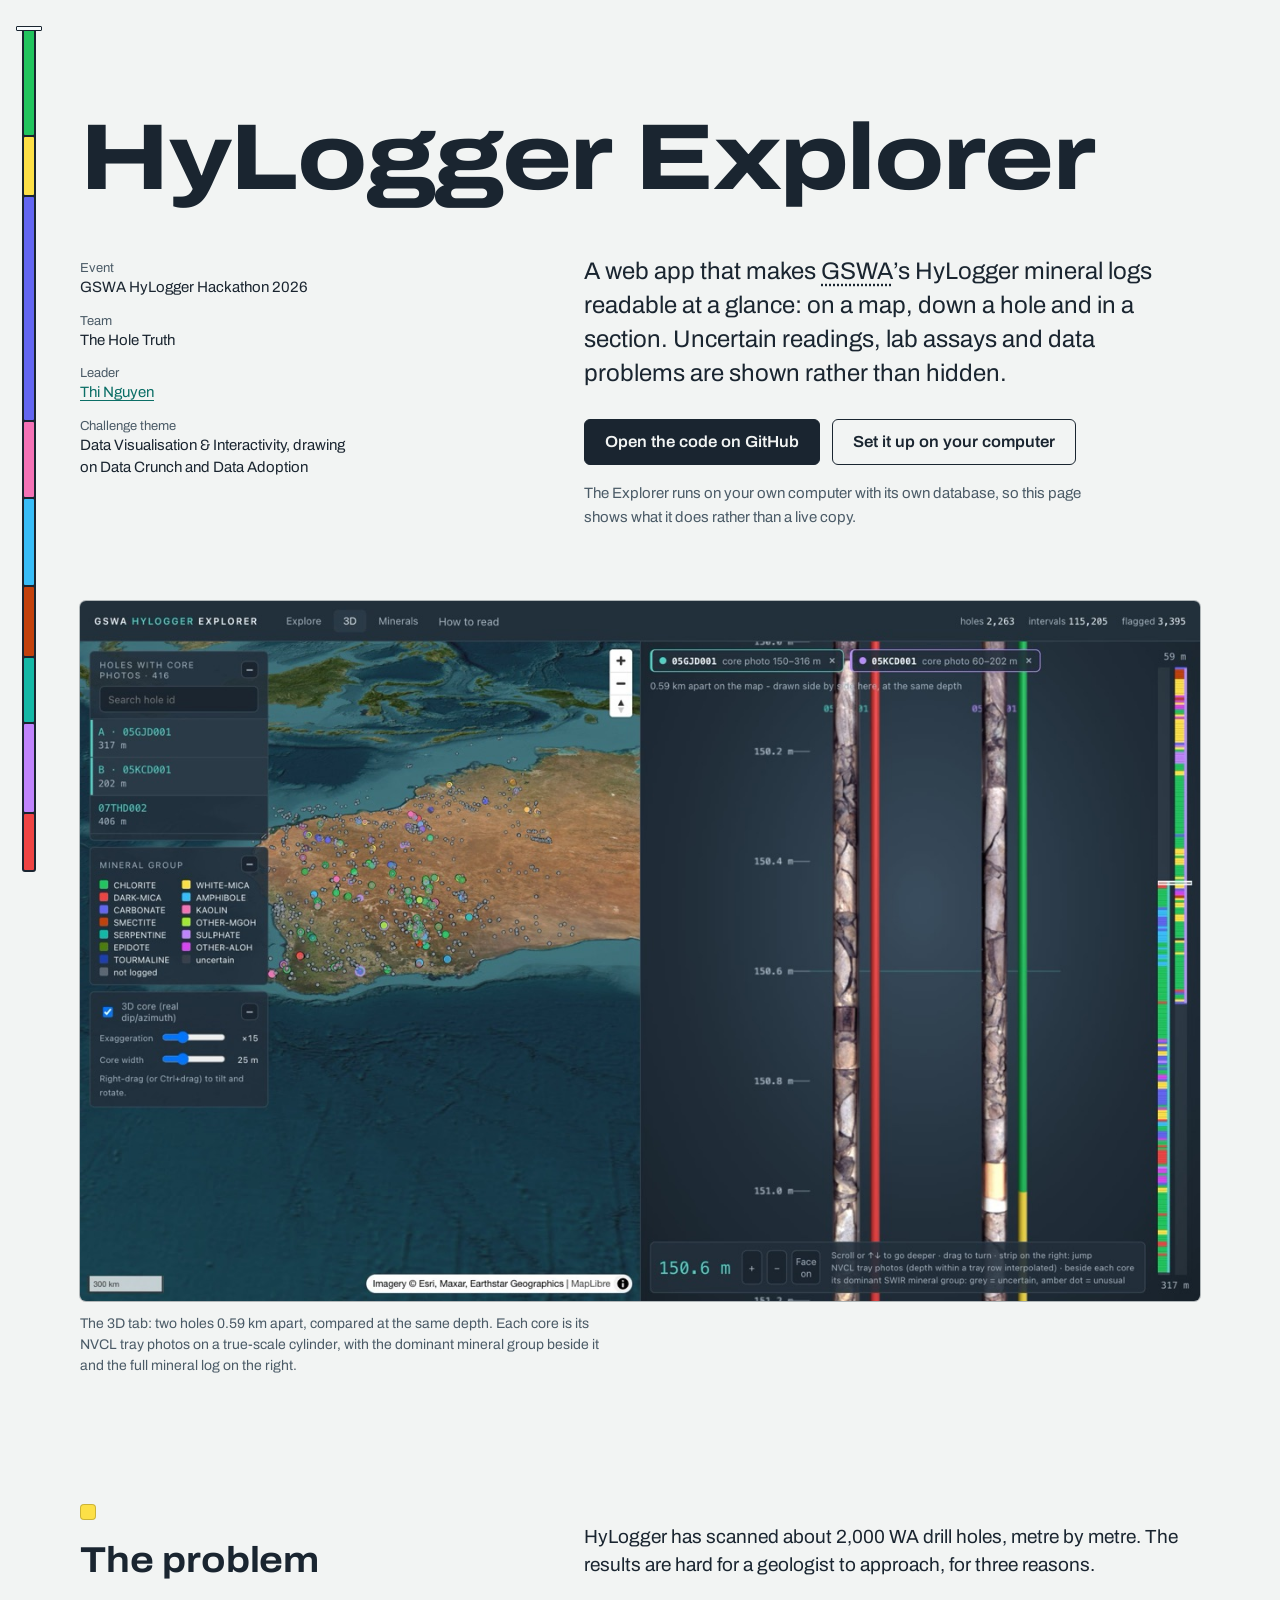
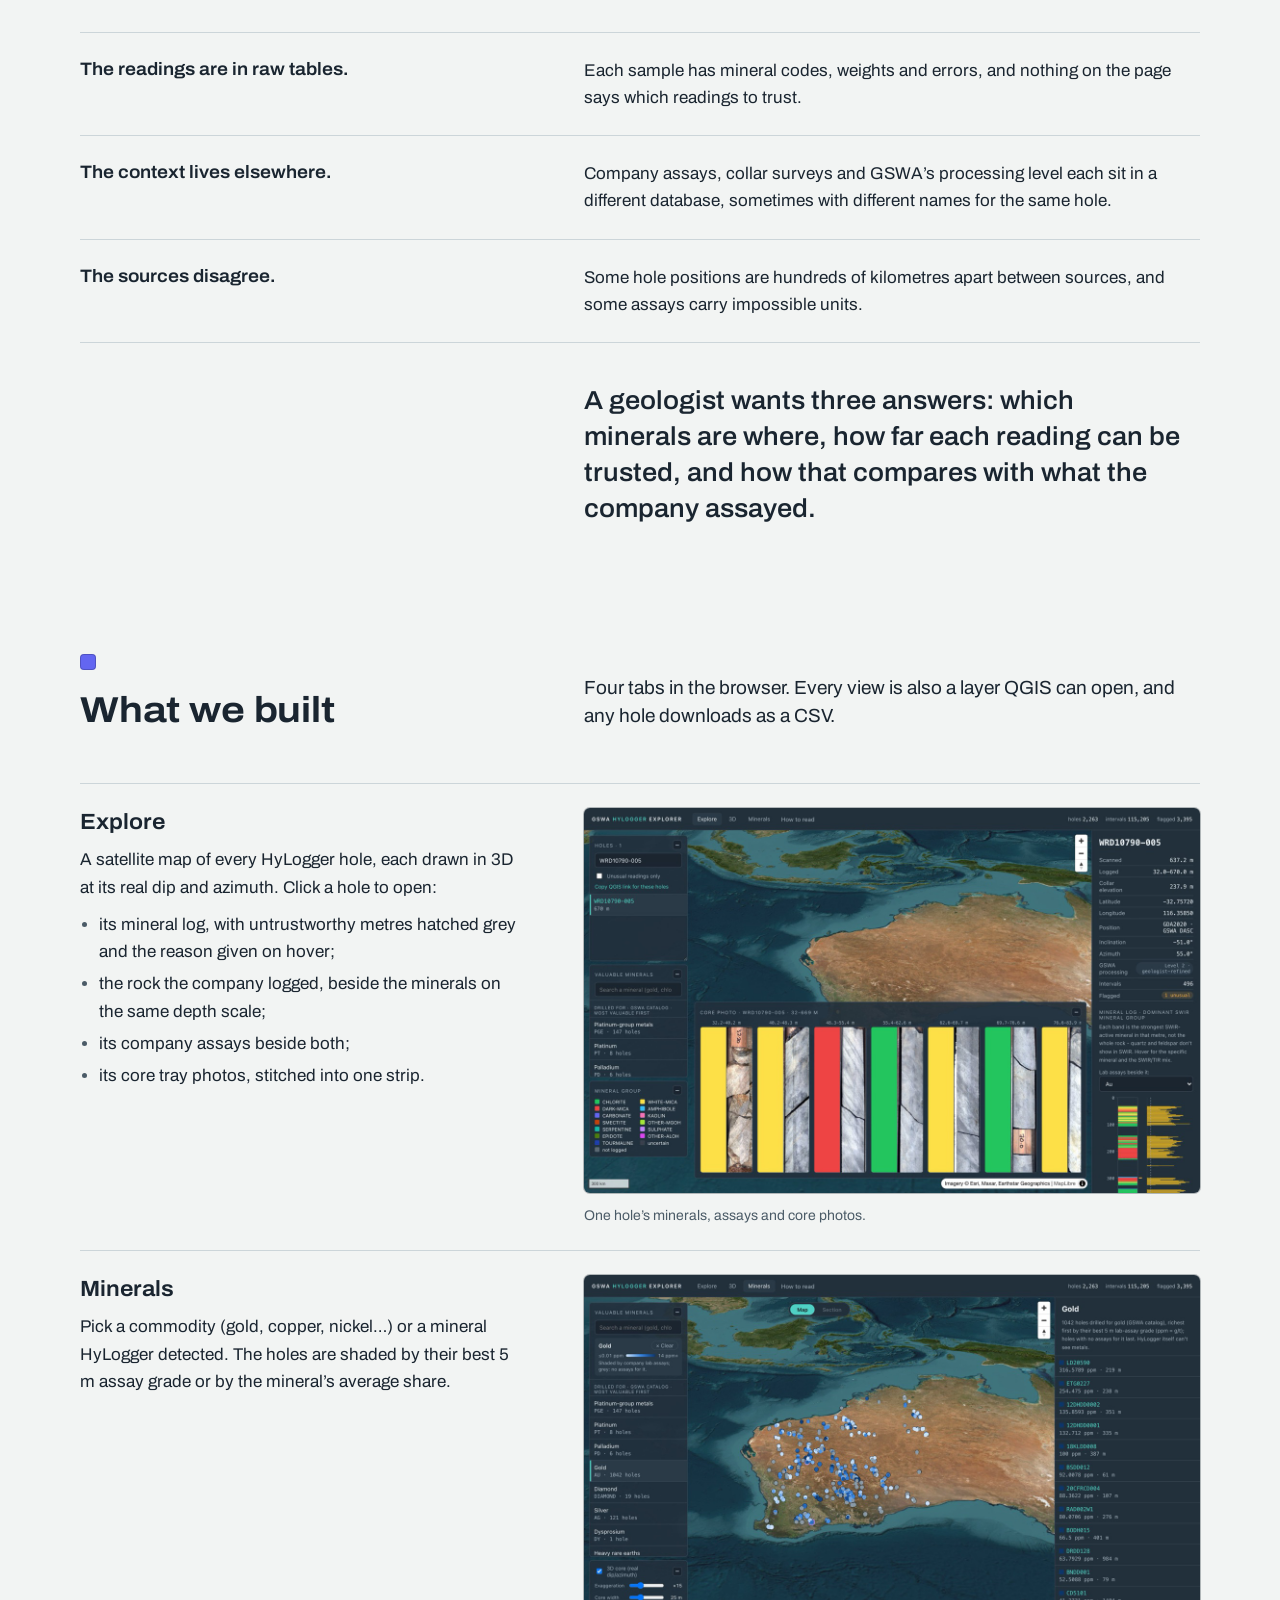
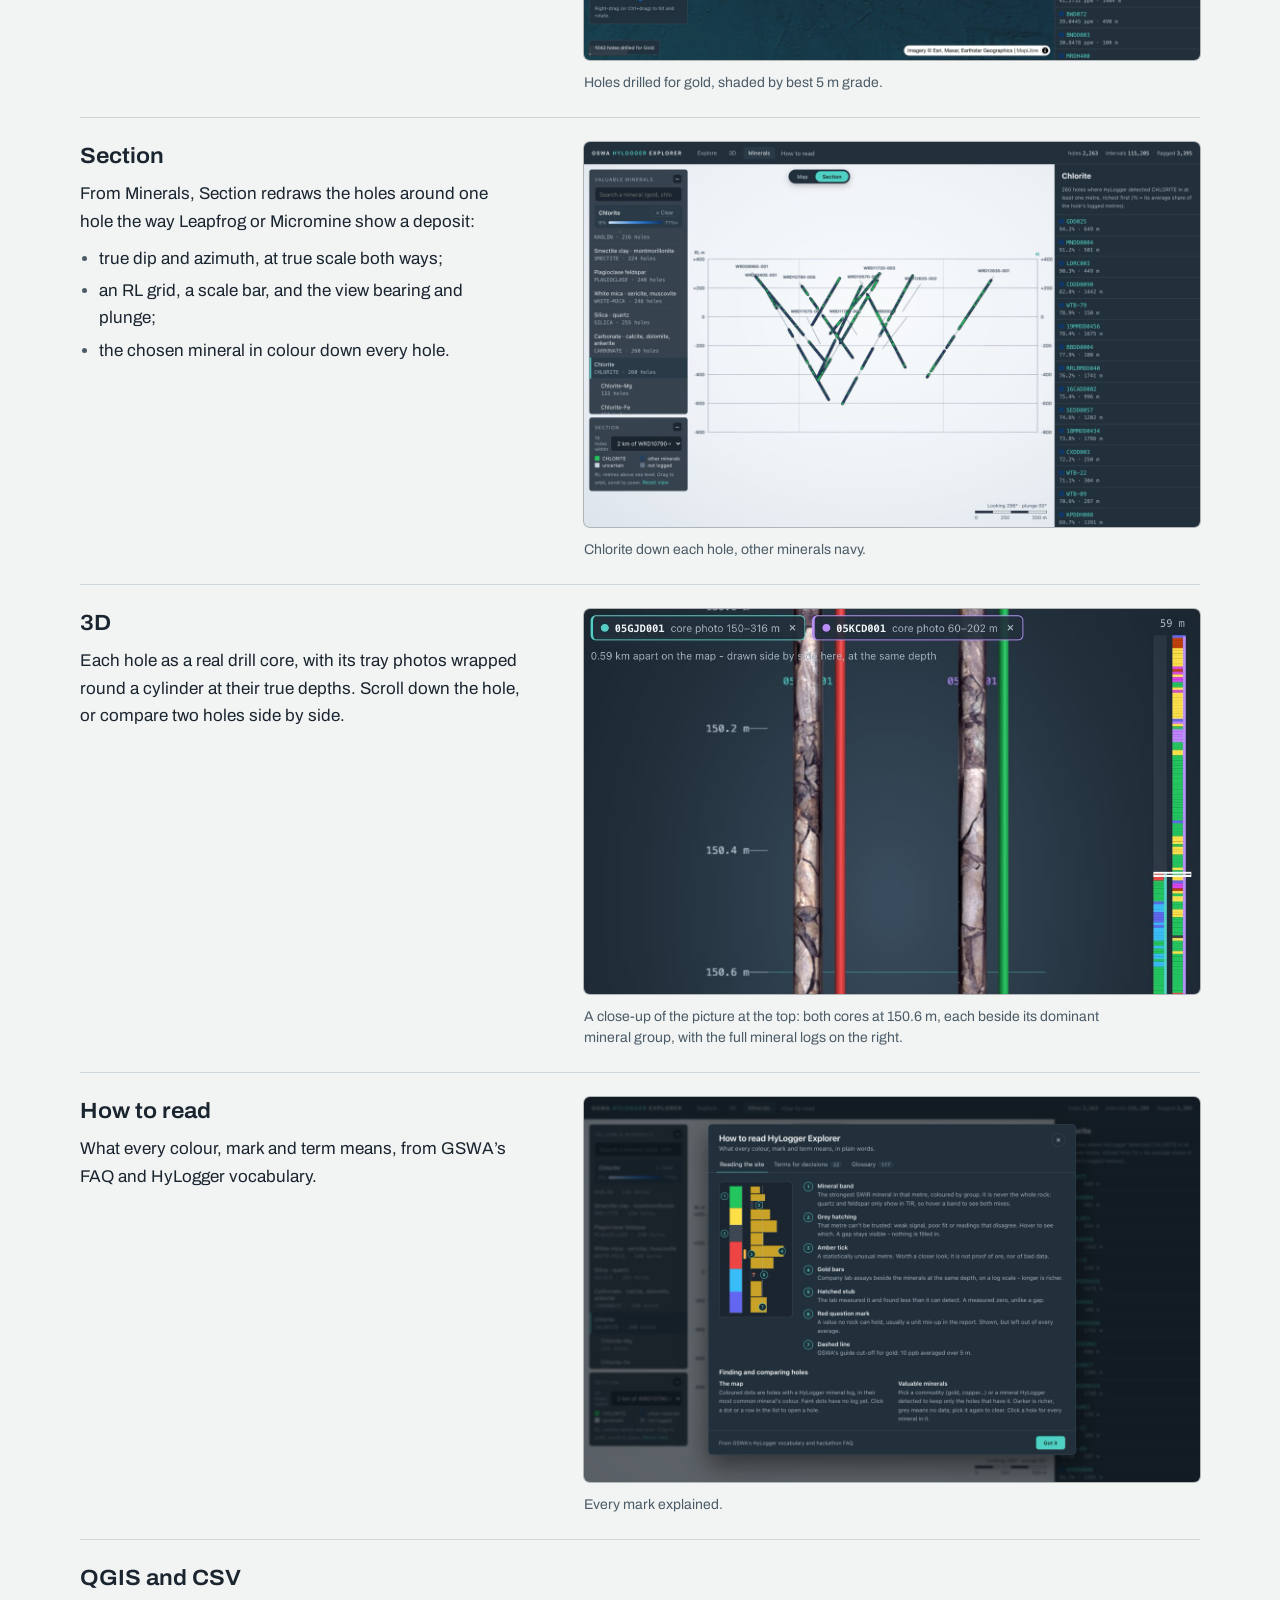
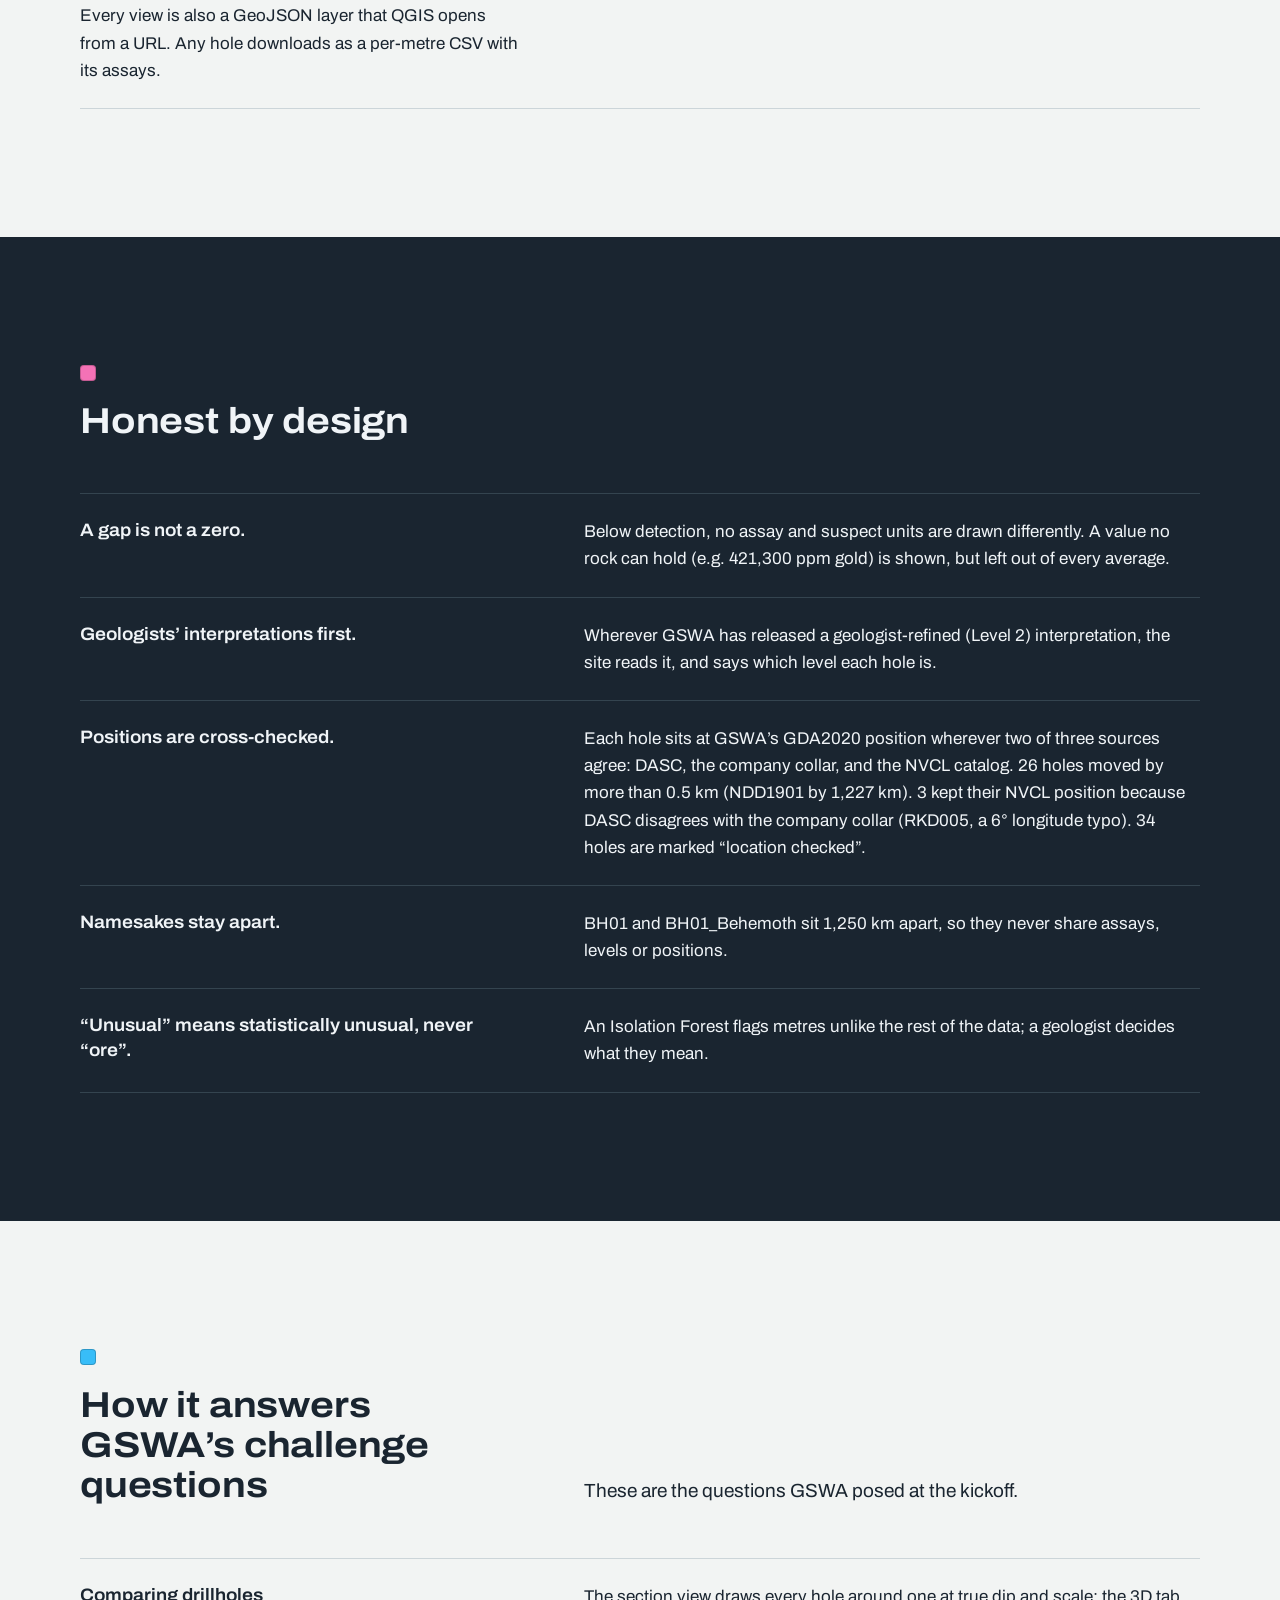
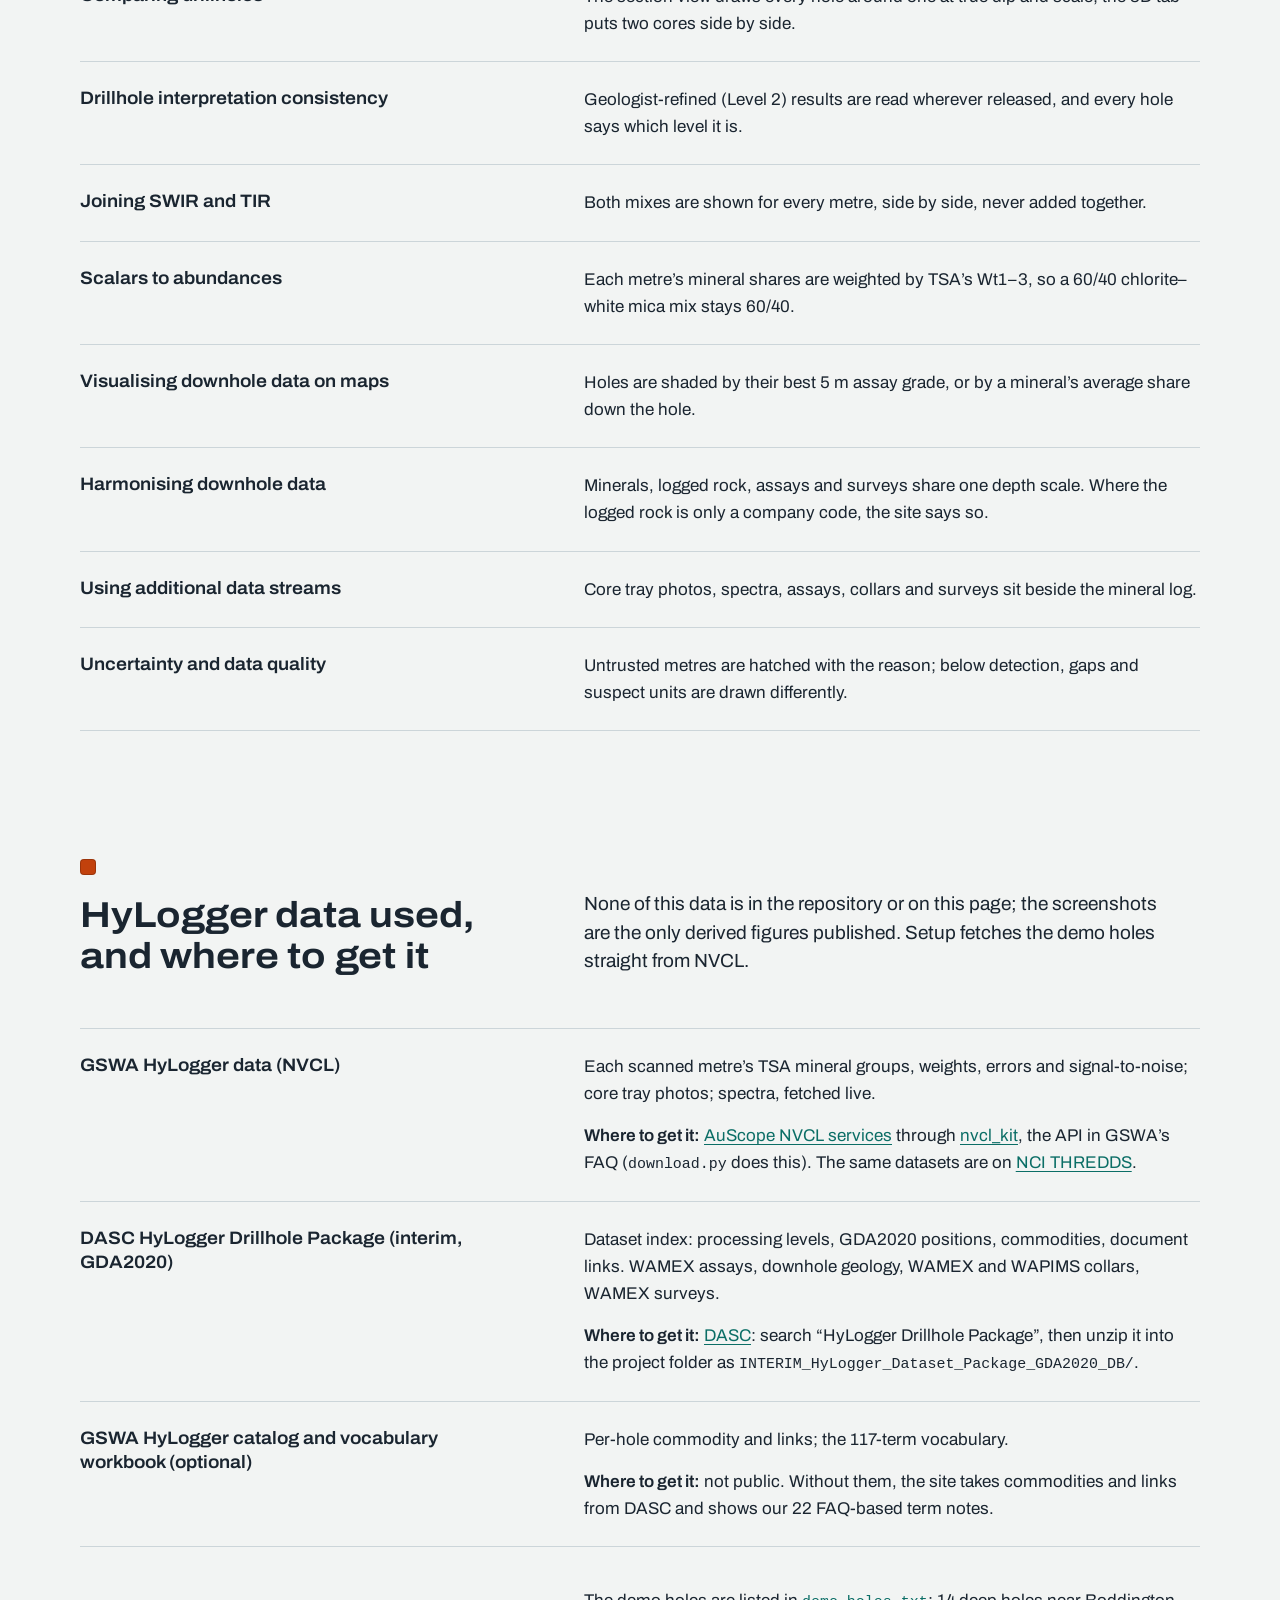
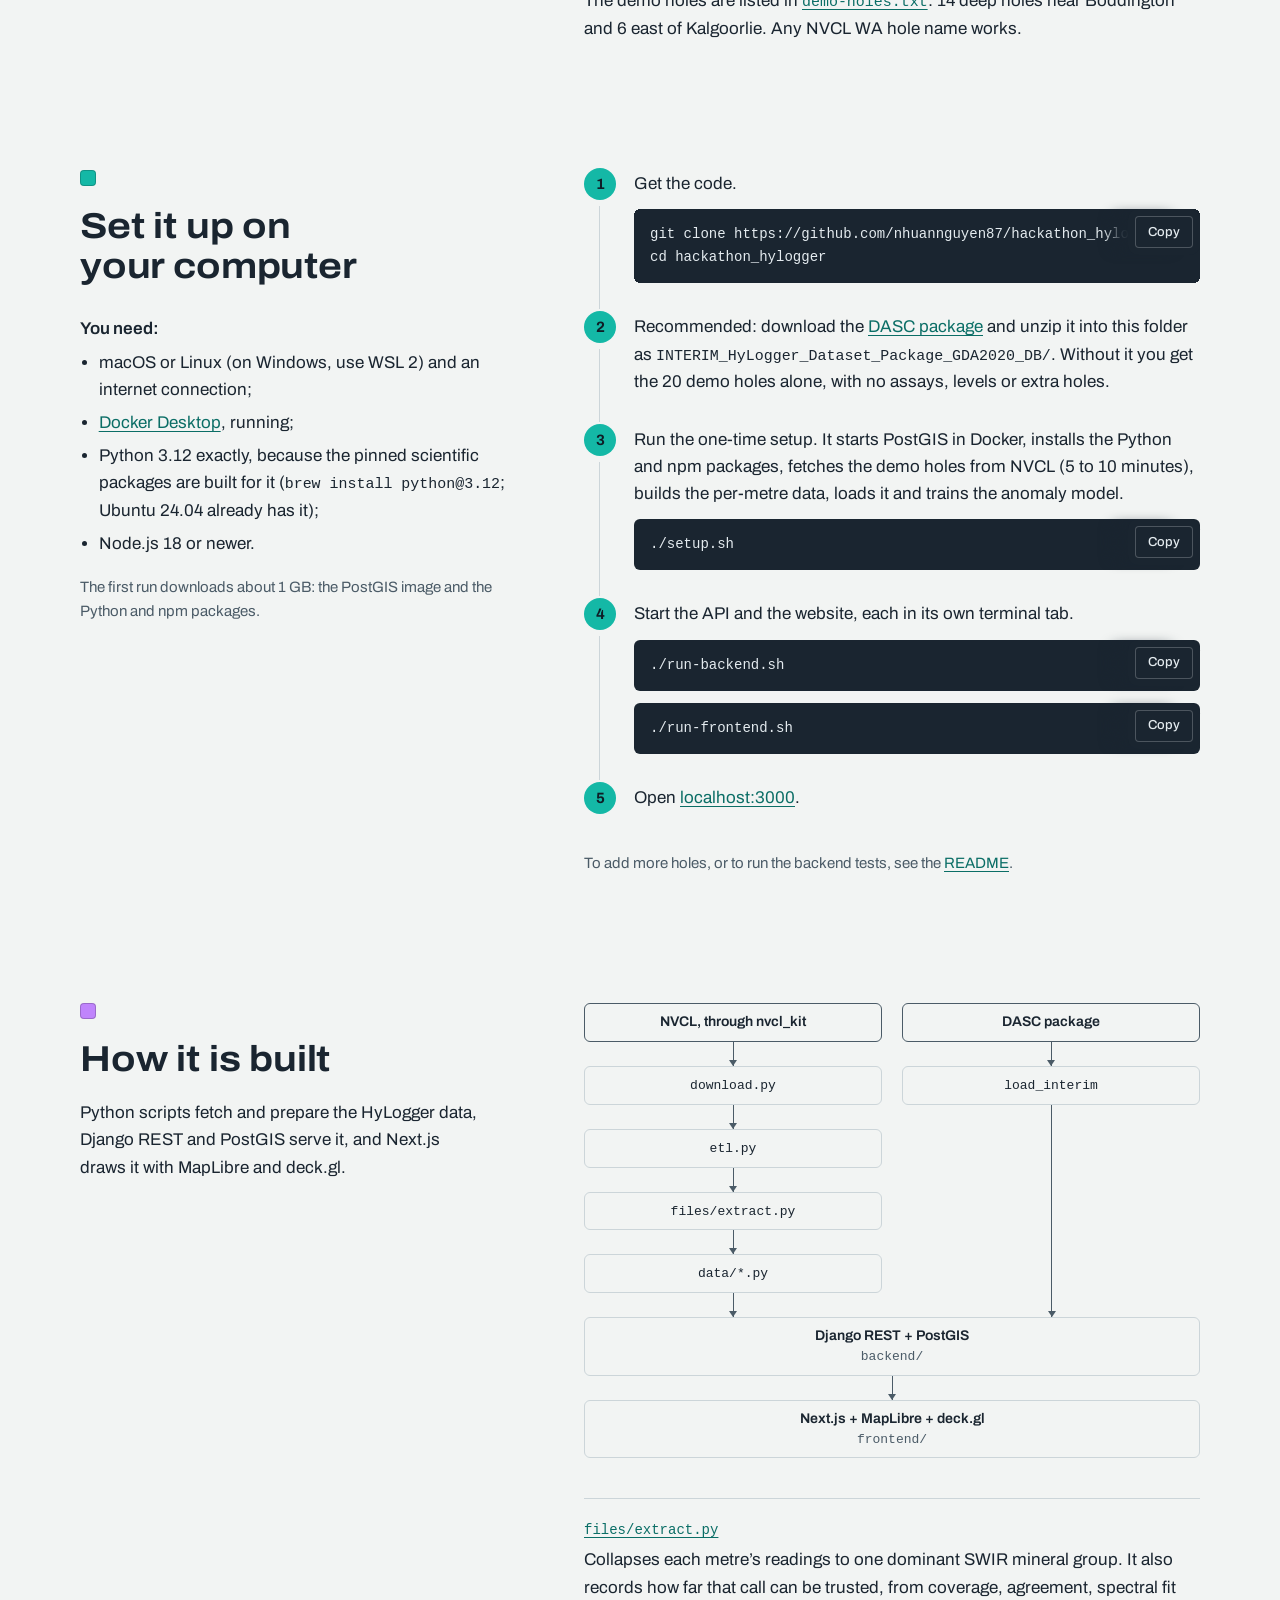
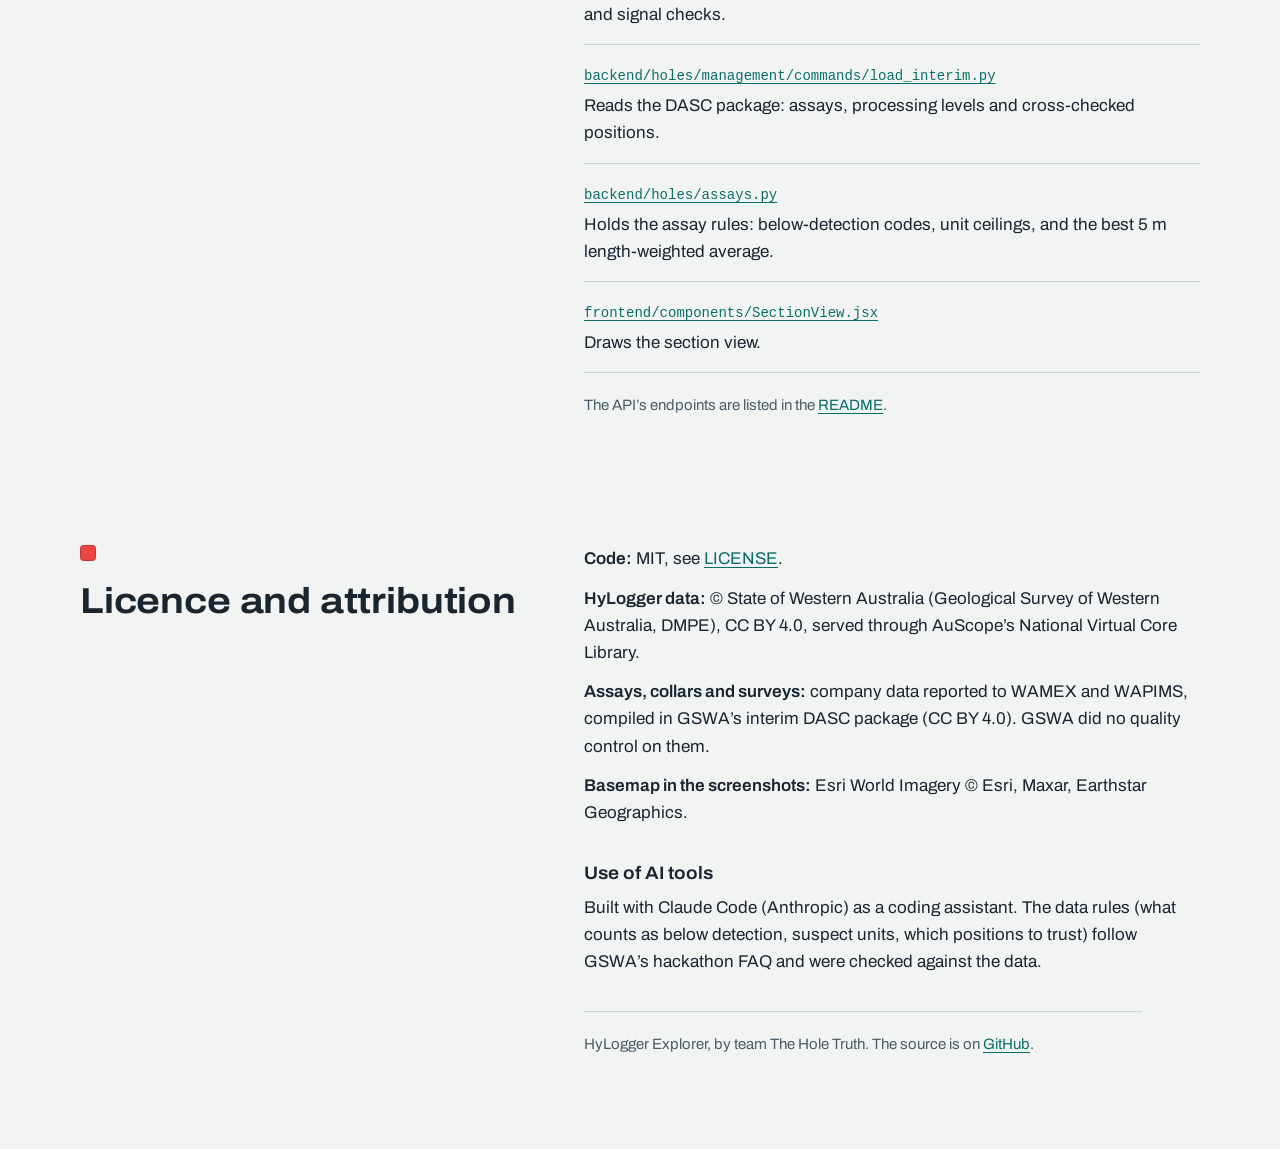
==== index.html @ 6f8c3e23 "GitHub Pages: a project page for HyLogger Explorer A static overview of the app: what it does, the f" ====
<!doctype html>
<html lang="en-AU">
<head>
<meta charset="utf-8">
<meta name="viewport" content="width=device-width, initial-scale=1">
<title>HyLogger Explorer: GSWA HyLogger Hackathon 2026</title>
<meta name="description" content="A web app that makes GSWA’s HyLogger mineral logs readable at a glance: on a map, down a hole and in a section. Built by team The Hole Truth for the GSWA HyLogger Hackathon 2026.">
<meta name="color-scheme" content="light dark">
<meta name="theme-color" media="(prefers-color-scheme: light)" content="#f2f4f3">
<meta name="theme-color" media="(prefers-color-scheme: dark)" content="#1a2530">
<link rel="canonical" href="https://nhuannguyen87.github.io/hackathon_hylogger/">
<meta property="og:type" content="website">
<meta property="og:site_name" content="HyLogger Explorer">
<meta property="og:title" content="HyLogger Explorer">
<meta property="og:description" content="GSWA’s HyLogger mineral logs, readable at a glance: on a map, down a hole and in a section. GSWA HyLogger Hackathon 2026, team The Hole Truth.">
<meta property="og:url" content="https://nhuannguyen87.github.io/hackathon_hylogger/">
<meta property="og:image" content="https://nhuannguyen87.github.io/hackathon_hylogger/screenshots/og.jpg">
<meta property="og:image:width" content="1200">
<meta property="og:image:height" content="630">
<meta property="og:image:alt" content="HyLogger Explorer’s 3D tab: two drill cores compared at the same depth, beside a map of Western Australia’s HyLogger holes">
<meta name="twitter:card" content="summary_large_image">
<link rel="icon" href="data:image/svg+xml,%3Csvg xmlns='http://www.w3.org/2000/svg' viewBox='0 0 32 32'%3E%3Crect width='32' height='32' rx='7' fill='%231a2530'/%3E%3Crect x='12' y='4' width='8' height='8' fill='%2322c55e'/%3E%3Crect x='12' y='13' width='8' height='5' fill='%23fde047'/%3E%3Crect x='12' y='19' width='8' height='3' fill='%236366f1'/%3E%3Crect x='12' y='23' width='8' height='5' fill='%23f472b6'/%3E%3C/svg%3E">
<link rel="preconnect" href="https://fonts.googleapis.com">
<link rel="preconnect" href="https://fonts.gstatic.com" crossorigin>
<link rel="stylesheet" href="https://fonts.googleapis.com/css2?family=Archivo:wdth,wght@62..125,100..900&amp;display=swap">
<style>
/* Tokens: the app's own slate and teal; mineral-group colours mark the sections */
:root {
  --paper: #f2f4f3;
  --ink: #1a2530;
  --ink-2: #4b5b67;
  --rule: #ccd5d9;
  --accent: #0b6e66;
  --solid: #1a2530;
  --on-solid: #f2f4f3;
  --band: #1a2530;
  --band-ink: #f0f4f7;
  --band-ink-2: #a9b8c3;
  --band-rule: #34444f;
  --band-accent: #4fd1c5;
  --code: #1a2530;
  --code-ink: #e4ebef;
  --track: #1a2530;
  --edge: rgba(26, 37, 48, .3);
  --sans: "Archivo", -apple-system, BlinkMacSystemFont, "Segoe UI", system-ui, sans-serif;
  --mono: ui-monospace, "SF Mono", Menlo, Consolas, monospace;
  --gutter: clamp(16px, 4vw, 40px);
  --rail: 0px;
  --cols: minmax(0, 5fr) minmax(0, 7fr);
  --gap: clamp(28px, 5vw, 72px);
  color-scheme: light;
}
@media (prefers-color-scheme: dark) {
  :root {
    --paper: #1a2530;
    --ink: #f0f4f7;
    --ink-2: #a3b3bf;
    --rule: #34444f;
    --accent: #4fd1c5;
    --solid: #4fd1c5;
    --on-solid: #10202a;
    --band: #22303c;
    --band-rule: #3d4d5a;
    --code: #111a21;
    --track: #0e161c;
    --edge: #3a4a58;
    color-scheme: dark;
  }
}
@media (min-width: 1024px) { :root { --rail: 40px; } }
@media (max-width: 760px) { :root { --cols: minmax(0, 1fr); } }

/* Base */
*, *::before, *::after { box-sizing: border-box; }
html { -webkit-text-size-adjust: 100%; text-size-adjust: 100%; scroll-padding-top: 16px; }
@media (prefers-reduced-motion: no-preference) { html { scroll-behavior: smooth; } }
body {
  margin: 0;
  background: var(--paper);
  color: var(--ink);
  font-family: var(--sans);
  font-size: 1.0625rem;
  line-height: 1.6;
  font-kerning: normal;
  -webkit-font-smoothing: antialiased;
  text-rendering: optimizeLegibility;
}
h1, h2, h3, p, ul, ol, dl, dd, figure { margin: 0; }
h1, h2, h3 { font-family: var(--sans); color: inherit; }
h1 {
  font-size: clamp(2.75rem, 1.2rem + 5.8vw, 6rem);
  font-weight: 760;
  font-stretch: 122%;
  line-height: .94;
  letter-spacing: -.015em;
  text-wrap: balance;
}
h2 {
  font-size: clamp(1.625rem, 1.2rem + 1.5vw, 2.25rem);
  font-weight: 680;
  font-stretch: 112%;
  line-height: 1.12;
  letter-spacing: -.005em;
  text-wrap: balance;
}
h3 { font-size: 1.25rem; font-weight: 640; font-stretch: 106%; line-height: 1.3; }
p + p { margin-top: .85em; }
a { color: var(--accent); text-decoration-thickness: 1px; text-underline-offset: .18em; }
a:hover { text-decoration-thickness: 2px; }
:focus-visible { outline: 2.5px solid var(--accent); outline-offset: 3px; border-radius: 3px; }
code { font-family: var(--mono); font-size: .88em; }
p code, li code, dd code { overflow-wrap: anywhere; }
abbr[title] { text-decoration: underline dotted; text-underline-offset: .2em; cursor: help; }
strong { font-weight: 620; }
img { max-width: 100%; height: auto; }
::selection { background: color-mix(in srgb, var(--accent) 28%, transparent); }

/* Layout: a two-column log sheet, label on the left and description on the right */
.wrap { width: min(100% - 2 * var(--gutter) - 2 * var(--rail), 1120px); margin-inline: auto; }
.split { display: grid; grid-template-columns: var(--cols); column-gap: var(--gap); }
.c2 { grid-column: 2; }
.small { font-size: .9375rem; color: var(--ink-2); }

.sec { padding-top: clamp(72px, 10vw, 128px); }
.sec-band {
  margin-top: clamp(72px, 10vw, 128px);
  padding-bottom: clamp(72px, 10vw, 128px);
  background: var(--band);
  color: var(--band-ink);
  --ink: var(--band-ink);
  --ink-2: var(--band-ink-2);
  --rule: var(--band-rule);
  --accent: var(--band-accent);
}
.sec h2::before {
  content: "";
  display: block;
  width: 16px;
  height: 16px;
  margin-bottom: 20px;
  border-radius: 4px;
  background: var(--c);
  box-shadow: inset 0 0 0 1px rgba(0, 0, 0, .2);
}
.head { row-gap: 16px; margin-bottom: clamp(32px, 5vw, 52px); align-items: end; }
.intro { font-size: 1.1875rem; line-height: 1.5; max-width: 54ch; }

.rows > .row { row-gap: 8px; padding-block: 24px; border-top: 1px solid var(--rule); }
.rows > .row:last-child { border-bottom: 1px solid var(--rule); }
.rows dt, .rows .row > h3 { font-size: 1.125rem; font-weight: 620; font-stretch: 106%; line-height: 1.35; }
.rows dd, .rows .row > div { max-width: 62ch; }
.after { margin-top: clamp(28px, 4vw, 40px); }
.after p { max-width: 62ch; }
.pull {
  font-size: clamp(1.25rem, 1rem + 1vw, 1.625rem);
  font-weight: 560;
  font-stretch: 104%;
  line-height: 1.38;
  text-wrap: pretty;
}

/* Hero */
.hero { padding-top: clamp(56px, 9vw, 120px); }
.hero h1 { margin-bottom: clamp(28px, 4vw, 52px); }
.hero-grid .lede { grid-column: 2; grid-row: 1; font-size: clamp(1.1875rem, 1rem + .75vw, 1.5rem); line-height: 1.42; text-wrap: pretty; }
.hero-grid .actions { grid-column: 2; grid-row: 2; display: flex; flex-wrap: wrap; gap: 12px; margin-top: 28px; }
.hero-grid .note { grid-column: 2; grid-row: 3; margin-top: 16px; max-width: 56ch; }
.hero-grid .meta { grid-column: 1; grid-row: 1 / span 3; align-self: start; padding-top: .35em; }
.meta div + div { margin-top: 14px; }
.meta dt { font-size: .8125rem; color: var(--ink-2); line-height: 1.3; }
.meta dd { font-size: .9375rem; line-height: 1.45; max-width: 30ch; }
.hero-shot { margin-top: clamp(40px, 6vw, 72px); }

.btn {
  display: inline-flex;
  align-items: center;
  min-height: 46px;
  padding: 0 20px;
  border: 1.5px solid var(--ink);
  border-radius: 6px;
  color: var(--ink);
  font-size: 1rem;
  font-weight: 600;
  font-stretch: 104%;
  line-height: 1.2;
  text-decoration: none;
}
.btn:hover { background: color-mix(in srgb, var(--ink) 8%, transparent); }
.btn-solid { background: var(--solid); border-color: var(--solid); color: var(--on-solid); }
.btn-solid:hover { background: color-mix(in srgb, var(--solid) 84%, var(--paper)); }

/* Screenshots */
.shot-link { display: block; border-radius: 6px; cursor: zoom-in; }
.shot img {
  display: block;
  width: 100%;
  height: auto;
  border-radius: 6px;
  background: #1a2530;
  box-shadow: 0 0 0 1px var(--edge);
}
.shot figcaption { margin-top: 12px; font-size: .875rem; line-height: 1.5; color: var(--ink-2); max-width: 66ch; }

.feature { row-gap: 20px; padding-block: clamp(32px, 4.5vw, 48px); }
.feature h3 { margin-bottom: 10px; font-size: 1.375rem; }
.feature ul { padding-left: 1.1em; margin-top: .6em; }
.feature li + li { margin-top: .3em; }
.feature li::marker { color: var(--ink-2); }

/* Set-up steps: a numbered sequence joined by a line, like intervals down a hole */
.needs-h { margin-top: 28px; font-weight: 620; }
.needs { padding-left: 1.1em; margin-top: .4em; }
.needs li + li { margin-top: .35em; }
.setup-needs .small { margin-top: 18px; }
.steps { list-style: none; padding: 0; counter-reset: step; }
.steps > li { position: relative; counter-increment: step; padding: 0 0 30px 50px; }
.steps > li::before {
  content: counter(step);
  position: absolute;
  left: 0;
  top: -2px;
  width: 32px;
  height: 32px;
  display: grid;
  place-items: center;
  border-radius: 50%;
  background: var(--c);
  color: #0f1d26;
  font-size: .9375rem;
  font-weight: 680;
}
.steps > li:not(:last-child)::after {
  content: "";
  position: absolute;
  left: 15.25px;
  top: 36px;
  bottom: 4px;
  border-left: 1.5px solid var(--rule);
}
.steps > li:last-child { padding-bottom: 0; }
.cmd { position: relative; margin-top: 12px; }
.cmd pre {
  margin: 0;
  padding: 14px 84px 14px 16px;
  overflow-x: auto;
  border-radius: 6px;
  background: var(--code);
  color: var(--code-ink);
  font-family: var(--mono);
  font-size: .875rem;
  line-height: 1.65;
}
.cmd pre code { font-size: inherit; }
.copy {
  position: absolute;
  top: 7px;
  right: 7px;
  min-height: 32px;
  padding: 0 12px;
  border: 1px solid rgba(255, 255, 255, .22);
  border-radius: 4px;
  background: var(--code);
  /* a solid ring and a fade, so a long command scrolls cleanly under the button */
  box-shadow: 0 0 0 7px var(--code), -22px 0 14px 0 var(--code);
  color: #e4ebef;
  font: 500 .8125rem/1 var(--sans);
  cursor: pointer;
}
.copy:hover { background: #2b3a47; }
.copy:focus-visible { outline-color: #4fd1c5; }

/* How it is built */
.how-lede { margin-top: 20px; max-width: 40ch; }
.flow { display: grid; grid-template-columns: 1fr 1fr; column-gap: 20px; margin-bottom: 40px; --line: var(--ink-2); }
.flow-col { display: flex; flex-direction: column; }
.node {
  position: relative;
  display: block;
  padding: 9px 12px;
  border: 1px solid var(--rule);
  border-radius: 6px;
  background: var(--paper);
  font-size: .875rem;
  line-height: 1.35;
  text-align: center;
  overflow-wrap: anywhere;
}
.node code { font-size: .8125rem; }
.node.src { font-weight: 620; border-color: var(--ink-2); }
.flow-col .node + .node { margin-top: 24px; }
.flow-col .node + .node::before,
.sink-2::before {
  content: "";
  position: absolute;
  left: 50%;
  top: -25px;
  height: 24px;
  border-left: 1.5px solid var(--line);
}
.flow-col .node + .node::after,
.sink-2::after,
.sink-1::before,
.sink-1::after {
  content: "";
  position: absolute;
  top: -7px;
  left: calc(50% - 3.75px);
  border-left: 4.5px solid transparent;
  border-right: 4.5px solid transparent;
  border-top: 6px solid var(--line);
}
.flow-col::after { content: ""; flex: 1 0 24px; align-self: center; width: 0; border-left: 1.5px solid var(--line); }
.sink { grid-column: 1 / -1; font-weight: 620; }
.sink code { display: block; margin-top: 2px; font-weight: 400; color: var(--ink-2); }
.sink-1::before { left: calc((100% - 20px) / 4 - 4.5px); }
.sink-1::after { left: auto; right: calc((100% - 20px) / 4 - 5.25px); }
.sink-2 { margin-top: 24px; }
.files { list-style: none; padding: 0; }
.files li { padding-block: 16px; border-top: 1px solid var(--rule); max-width: 62ch; }
.files li:last-child { border-bottom: 1px solid var(--rule); }
.files a { display: inline-block; margin-bottom: 4px; }
.files code { font-size: .875rem; overflow-wrap: anywhere; }
.how-more { margin-top: 20px; }

/* Footer */
.foot { padding-bottom: clamp(56px, 8vw, 96px); }
.credits { list-style: none; padding: 0; }
.credits li { max-width: 62ch; }
.credits li + li { margin-top: 12px; }
.foot h3 { margin-top: 36px; margin-bottom: 8px; font-size: 1.125rem; }
.foot p { max-width: 62ch; }
.sign { margin-top: 36px !important; padding-top: 20px; border-top: 1px solid var(--rule); font-size: .9375rem; color: var(--ink-2); }

/* The page's own downhole log: one band per section, as long as the section,
   with a cursor where you are reading - like the strip beside a hole in the app */
.log { display: none; }
@media (min-width: 1024px) {
  .log {
    position: fixed;
    z-index: 5;
    left: 22px;
    top: 28px;
    bottom: 28px;
    width: 14px;
    display: flex;
    flex-direction: column;
    gap: 2px;
    padding: 2px;
    border-radius: 3px;
    background: var(--track);
  }
  .log a { position: relative; flex: 1 1 0; min-height: 10px; border-radius: 1px; background: var(--c); }
  .log a span {
    position: absolute;
    left: 24px;
    top: 50%;
    transform: translateY(-50%);
    padding: 5px 10px;
    border: 1px solid rgba(255, 255, 255, .14);
    border-radius: 4px;
    background: #1a2530;
    color: #f0f4f7;
    font-size: .8125rem;
    font-weight: 560;
    line-height: 1.2;
    white-space: nowrap;
    opacity: 0;
    pointer-events: none;
    transition: opacity .15s;
  }
  .log a:hover span, .log a:focus-visible span { opacity: 1; }
  .log a:focus-visible { outline-offset: 2px; }
  .log-cursor {
    position: absolute;
    left: -6px;
    right: -6px;
    top: 0;
    height: 5px;
    margin-top: -2.5px;
    border: 1px solid #1a2530;
    border-radius: 1px;
    background: #f7fafb;
    pointer-events: none;
  }
}
@media (min-width: 1024px) and (prefers-reduced-motion: no-preference) {
  .log { animation: logging 1.2s cubic-bezier(.25, .7, .2, 1) .2s backwards; }
  @keyframes logging { from { clip-path: inset(0 0 100% 0); } to { clip-path: inset(0 0 0 0); } }
}

/* Full-size screenshot viewer */
.viewer {
  max-width: 96vw;
  max-height: 96vh;
  padding: 0;
  border: 0;
  overflow: visible;
  background: transparent;
  color: #f0f4f7;
}
.viewer::backdrop { background: rgba(10, 16, 21, .88); }
.viewer img { display: block; max-width: 96vw; max-height: calc(96vh - 72px); width: auto; height: auto; border-radius: 6px; }
.viewer-bar { display: flex; align-items: flex-start; justify-content: space-between; gap: 16px; margin-top: 12px; }
.viewer-cap { max-width: 80ch; font-size: .9375rem; line-height: 1.45; color: #d3dde3; }
.viewer-close {
  flex: none;
  min-height: 38px;
  padding: 0 16px;
  border: 1px solid rgba(255, 255, 255, .35);
  border-radius: 6px;
  background: transparent;
  color: #f0f4f7;
  font: 600 .875rem/1 var(--sans);
  cursor: pointer;
}
.viewer-close:hover { background: rgba(255, 255, 255, .1); }
.viewer-close:focus-visible { outline-color: #4fd1c5; }
@media (prefers-reduced-motion: no-preference) {
  .viewer[open] { animation: open-viewer .18s ease-out; }
  @keyframes open-viewer { from { opacity: 0; transform: scale(.985); } }
}

/* One column on phones */
@media (max-width: 760px) {
  .c2,
  .hero-grid .lede,
  .hero-grid .actions,
  .hero-grid .note,
  .hero-grid .meta { grid-column: auto; grid-row: auto; }
  .hero-grid .meta { margin-top: 32px; padding-top: 24px; border-top: 1px solid var(--rule); }
  .head { align-items: start; }
  .setup-needs { margin-bottom: 36px; }
  .how-lede { margin-bottom: 28px; }
  .btn { flex: 1 1 auto; justify-content: center; }
}
</style>
</head>
<body>
<main>
  <section class="hero" id="top" style="--c:#22c55e" aria-labelledby="title">
    <div class="wrap">
      <h1 id="title">HyLogger Explorer</h1>
      <div class="split hero-grid">
        <p class="lede">A web app that makes <abbr title="Geological Survey of Western Australia">GSWA</abbr>’s HyLogger mineral logs readable at a glance: on a map, down a hole and in a section. Uncertain readings, lab assays and data problems are shown rather than hidden.</p>
        <p class="actions">
          <a class="btn btn-solid" href="https://github.com/nhuannguyen87/hackathon_hylogger">Open the code on GitHub</a>
          <a class="btn" href="#setup">Set it up on your computer</a>
        </p>
        <p class="note small">The Explorer runs on your own computer with its own database, so this page shows what it does rather than a live copy.</p>
        <dl class="meta">
          <div><dt>Event</dt><dd>GSWA HyLogger Hackathon 2026</dd></div>
          <div><dt>Team</dt><dd>The Hole Truth</dd></div>
          <div><dt>Leader</dt><dd><a href="https://github.com/nhuannguyen87">Thi Nguyen</a></dd></div>
          <div><dt>Challenge theme</dt><dd>Data Visualisation &amp; Interactivity, drawing on Data Crunch and Data Adoption</dd></div>
        </dl>
      </div>
      <figure class="shot hero-shot">
        <a class="shot-link" href="screenshots/compare-3d.jpg">
          <img src="screenshots/compare-3d-1280.jpg" srcset="screenshots/compare-3d-1280.jpg 1280w, screenshots/compare-3d.jpg 2160w" sizes="(min-width: 1280px) 1120px, 92vw" width="2160" height="1350" fetchpriority="high" alt="The 3D tab comparing holes 05GJD001 and 05KCD001: tray photos wrapped on true-scale cores side by side at 150.6 m, each with its mineral log, drawn 0.59 km apart on the map">
        </a>
        <figcaption>The 3D tab: two holes 0.59 km apart, compared at the same depth. Each core is its NVCL tray photos on a true-scale cylinder, with the dominant mineral group beside it and the full mineral log on the right.</figcaption>
      </figure>
    </div>
  </section>

  <section class="sec" id="problem" style="--c:#fde047" aria-labelledby="problem-h">
    <div class="wrap">
      <div class="split head">
        <h2 id="problem-h">The problem</h2>
        <p class="intro">HyLogger has scanned about 2,000 WA drill holes, metre by metre. The results are hard for a geologist to approach, for three reasons.</p>
      </div>
      <dl class="rows">
        <div class="split row"><dt>The readings are in raw tables.</dt><dd>Each sample has mineral codes, weights and errors, and nothing on the page says which readings to trust.</dd></div>
        <div class="split row"><dt>The context lives elsewhere.</dt><dd>Company assays, collar surveys and GSWA’s processing level each sit in a different database, sometimes with different names for the same hole.</dd></div>
        <div class="split row"><dt>The sources disagree.</dt><dd>Some hole positions are hundreds of kilometres apart between sources, and some assays carry impossible units.</dd></div>
      </dl>
      <div class="split after">
        <p class="pull c2">A geologist wants three answers: which minerals are where, how far each reading can be trusted, and how that compares with what the company assayed.</p>
      </div>
    </div>
  </section>

  <section class="sec" id="built" style="--c:#6366f1" aria-labelledby="built-h">
    <div class="wrap">
      <div class="split head">
        <h2 id="built-h">What we built</h2>
        <p class="intro">Four tabs in the browser. Every view is also a layer QGIS can open, and any hole downloads as a CSV.</p>
      </div>
      <div class="rows">
        <article class="split row feature">
          <div class="text">
            <h3>Explore</h3>
            <p>A satellite map of every HyLogger hole, each drawn in 3D at its real dip and azimuth. Click a hole to open:</p>
            <ul>
              <li>its mineral log, with untrustworthy metres hatched grey and the reason given on hover;</li>
              <li>the rock the company logged, beside the minerals on the same depth scale;</li>
              <li>its company assays beside both;</li>
              <li>its core tray photos, stitched into one strip.</li>
            </ul>
          </div>
          <figure class="shot">
            <a class="shot-link" href="screenshots/explore-hole.jpg"><img src="screenshots/explore-hole-1280.jpg" srcset="screenshots/explore-hole-1280.jpg 1280w, screenshots/explore-hole.jpg 2160w" sizes="(min-width: 1280px) 612px, (min-width: 761px) 55vw, 92vw" width="2160" height="1350" loading="lazy" decoding="async" alt="The Explore tab with one hole open: its minerals, assays and core photos"></a>
            <figcaption>One hole’s minerals, assays and core photos.</figcaption>
          </figure>
        </article>
        <article class="split row feature">
          <div class="text">
            <h3>Minerals</h3>
            <p>Pick a commodity (gold, copper, nickel…) or a mineral HyLogger detected. The holes are shaded by their best 5 m assay grade or by the mineral’s average share.</p>
          </div>
          <figure class="shot">
            <a class="shot-link" href="screenshots/minerals-gold.jpg"><img src="screenshots/minerals-gold-1280.jpg" srcset="screenshots/minerals-gold-1280.jpg 1280w, screenshots/minerals-gold.jpg 2160w" sizes="(min-width: 1280px) 612px, (min-width: 761px) 55vw, 92vw" width="2160" height="1350" loading="lazy" decoding="async" alt="The Minerals tab: holes drilled for gold, shaded by their best 5 m grade"></a>
            <figcaption>Holes drilled for gold, shaded by best 5 m grade.</figcaption>
          </figure>
        </article>
        <article class="split row feature">
          <div class="text">
            <h3>Section</h3>
            <p>From Minerals, Section redraws the holes around one hole the way Leapfrog or Micromine show a deposit:</p>
            <ul>
              <li>true dip and azimuth, at true scale both ways;</li>
              <li>an RL grid, a scale bar, and the view bearing and plunge;</li>
              <li>the chosen mineral in colour down every hole.</li>
            </ul>
          </div>
          <figure class="shot">
            <a class="shot-link" href="screenshots/section-chlorite.jpg"><img src="screenshots/section-chlorite-1280.jpg" srcset="screenshots/section-chlorite-1280.jpg 1280w, screenshots/section-chlorite.jpg 2160w" sizes="(min-width: 1280px) 612px, (min-width: 761px) 55vw, 92vw" width="2160" height="1350" loading="lazy" decoding="async" alt="The section view: chlorite in colour down each hole and other minerals navy, on an RL grid with a scale bar"></a>
            <figcaption>Chlorite down each hole, other minerals navy.</figcaption>
          </figure>
        </article>
        <article class="split row feature">
          <div class="text">
            <h3>3D</h3>
            <p>Each hole as a real drill core, with its tray photos wrapped round a cylinder at their true depths. Scroll down the hole, or compare two holes side by side.</p>
          </div>
          <figure class="shot">
            <a class="shot-link" href="screenshots/compare-3d.jpg"><img src="screenshots/cores-detail.jpg" width="1072" height="670" loading="lazy" decoding="async" alt="Close-up of the 3D tab: the tray photos of holes 05GJD001 and 05KCD001 on side-by-side cores down to 150.6 m, each beside a bar in its dominant mineral group’s colour, with the full mineral logs on the right"></a>
            <figcaption>A close-up of the picture at the top: both cores at 150.6 m, each beside its dominant mineral group, with the full mineral logs on the right.</figcaption>
          </figure>
        </article>
        <article class="split row feature">
          <div class="text">
            <h3>How to read</h3>
            <p>What every colour, mark and term means, from GSWA’s FAQ and HyLogger vocabulary.</p>
          </div>
          <figure class="shot">
            <a class="shot-link" href="screenshots/how-to-read.jpg"><img src="screenshots/how-to-read-1280.jpg" srcset="screenshots/how-to-read-1280.jpg 1280w, screenshots/how-to-read.jpg 2160w" sizes="(min-width: 1280px) 612px, (min-width: 761px) 55vw, 92vw" width="2160" height="1350" loading="lazy" decoding="async" alt="The How to read tab, explaining every colour, mark and term the site uses"></a>
            <figcaption>Every mark explained.</figcaption>
          </figure>
        </article>
        <article class="split row feature">
          <div class="text">
            <h3>QGIS and CSV</h3>
            <p>Every view is also a GeoJSON layer that QGIS opens from a URL. Any hole downloads as a per-metre CSV with its assays.</p>
          </div>
        </article>
      </div>
    </div>
  </section>

  <section class="sec sec-band" id="honest" style="--c:#f472b6" aria-labelledby="honest-h">
    <div class="wrap">
      <div class="split head">
        <h2 id="honest-h">Honest by design</h2>
      </div>
      <dl class="rows">
        <div class="split row"><dt>A gap is not a zero.</dt><dd>Below detection, no assay and suspect units are drawn differently. A value no rock can hold (e.g. 421,300 ppm gold) is shown, but left out of every average.</dd></div>
        <div class="split row"><dt>Geologists’ interpretations first.</dt><dd>Wherever GSWA has released a geologist-refined (Level 2) interpretation, the site reads it, and says which level each hole is.</dd></div>
        <div class="split row"><dt>Positions are cross-checked.</dt><dd>Each hole sits at GSWA’s GDA2020 position wherever two of three sources agree: DASC, the company collar, and the NVCL catalog. 26 holes moved by more than 0.5 km (NDD1901 by 1,227 km). 3 kept their NVCL position because DASC disagrees with the company collar (RKD005, a 6° longitude typo). 34 holes are marked “location checked”.</dd></div>
        <div class="split row"><dt>Namesakes stay apart.</dt><dd>BH01 and BH01_Behemoth sit 1,250 km apart, so they never share assays, levels or positions.</dd></div>
        <div class="split row"><dt>“Unusual” means statistically unusual, never “ore”.</dt><dd>An Isolation Forest flags metres unlike the rest of the data; a geologist decides what they mean.</dd></div>
      </dl>
    </div>
  </section>

  <section class="sec" id="questions" style="--c:#38bdf8" aria-labelledby="questions-h">
    <div class="wrap">
      <div class="split head">
        <h2 id="questions-h">How it answers GSWA’s challenge questions</h2>
        <p class="intro">These are the questions GSWA posed at the kickoff.</p>
      </div>
      <dl class="rows">
        <div class="split row"><dt>Comparing drillholes</dt><dd>The section view draws every hole around one at true dip and scale; the 3D tab puts two cores side by side.</dd></div>
        <div class="split row"><dt>Drillhole interpretation consistency</dt><dd>Geologist-refined (Level 2) results are read wherever released, and every hole says which level it is.</dd></div>
        <div class="split row"><dt>Joining SWIR and TIR</dt><dd>Both mixes are shown for every metre, side by side, never added together.</dd></div>
        <div class="split row"><dt>Scalars to abundances</dt><dd>Each metre’s mineral shares are weighted by TSA’s Wt1–3, so a 60/40 chlorite–white mica mix stays 60/40.</dd></div>
        <div class="split row"><dt>Visualising downhole data on maps</dt><dd>Holes are shaded by their best 5 m assay grade, or by a mineral’s average share down the hole.</dd></div>
        <div class="split row"><dt>Harmonising downhole data</dt><dd>Minerals, logged rock, assays and surveys share one depth scale. Where the logged rock is only a company code, the site says so.</dd></div>
        <div class="split row"><dt>Using additional data streams</dt><dd>Core tray photos, spectra, assays, collars and surveys sit beside the mineral log.</dd></div>
        <div class="split row"><dt>Uncertainty and data quality</dt><dd>Untrusted metres are hatched with the reason; below detection, gaps and suspect units are drawn differently.</dd></div>
      </dl>
    </div>
  </section>

  <section class="sec" id="data" style="--c:#c2410c" aria-labelledby="data-h">
    <div class="wrap">
      <div class="split head">
        <h2 id="data-h">HyLogger data used, and where to get it</h2>
        <p class="intro">None of this data is in the repository or on this page; the screenshots are the only derived figures published. Setup fetches the demo holes straight from NVCL.</p>
      </div>
      <div class="rows">
        <div class="split row">
          <h3>GSWA HyLogger data (NVCL)</h3>
          <div>
            <p>Each scanned metre’s TSA mineral groups, weights, errors and signal-to-noise; core tray photos; spectra, fetched live.</p>
            <p><strong>Where to get it:</strong> <a href="https://geossdi.dmp.wa.gov.au/NVCLDataServices/">AuScope NVCL services</a> through <a href="https://pypi.org/project/nvcl_kit/">nvcl_kit</a>, the API in GSWA’s FAQ (<code>download.py</code> does this). The same datasets are on <a href="https://thredds.nci.org.au/thredds/catalog/rs07/WA/catalog.html">NCI THREDDS</a>.</p>
          </div>
        </div>
        <div class="split row">
          <h3>DASC HyLogger Drillhole Package (interim, GDA2020)</h3>
          <div>
            <p>Dataset index: processing levels, GDA2020 positions, commodities, document links. WAMEX assays, downhole geology, WAMEX and WAPIMS collars, WAMEX surveys.</p>
            <p><strong>Where to get it:</strong> <a href="https://dasc.dmirs.wa.gov.au/">DASC</a>: search “HyLogger Drillhole Package”, then unzip it into the project folder as <code>INTERIM_HyLogger_Dataset_Package_GDA2020_DB/</code>.</p>
          </div>
        </div>
        <div class="split row">
          <h3>GSWA HyLogger catalog and vocabulary workbook (optional)</h3>
          <div>
            <p>Per-hole commodity and links; the 117-term vocabulary.</p>
            <p><strong>Where to get it:</strong> not public. Without them, the site takes commodities and links from DASC and shows our 22 FAQ-based term notes.</p>
          </div>
        </div>
      </div>
      <div class="split after">
        <p class="c2">The demo holes are listed in <a href="https://github.com/nhuannguyen87/hackathon_hylogger/blob/main/demo-holes.txt"><code>demo-holes.txt</code></a>: 14 deep holes near Boddington and 6 east of Kalgoorlie. Any NVCL WA hole name works.</p>
      </div>
    </div>
  </section>

  <section class="sec" id="setup" style="--c:#14b8a6" aria-labelledby="setup-h">
    <div class="wrap">
      <div class="split">
        <div class="setup-needs">
          <h2 id="setup-h">Set it up on your computer</h2>
          <p class="needs-h">You need:</p>
          <ul class="needs">
            <li>macOS or Linux (on Windows, use WSL 2) and an internet connection;</li>
            <li><a href="https://www.docker.com/products/docker-desktop/">Docker Desktop</a>, running;</li>
            <li>Python 3.12 exactly, because the pinned scientific packages are built for it (<code>brew install python@3.12</code>; Ubuntu 24.04 already has it);</li>
            <li>Node.js 18 or newer.</li>
          </ul>
          <p class="small">The first run downloads about 1 GB: the PostGIS image and the Python and npm packages.</p>
        </div>
        <ol class="steps">
          <li>
            <p>Get the code.</p>
            <div class="cmd"><pre><code>git clone https://github.com/nhuannguyen87/hackathon_hylogger.git
cd hackathon_hylogger</code></pre></div>
          </li>
          <li>
            <p>Recommended: download the <a href="#data">DASC package</a> and unzip it into this folder as <code>INTERIM_HyLogger_Dataset_Package_GDA2020_DB/</code>. Without it you get the 20 demo holes alone, with no assays, levels or extra holes.</p>
          </li>
          <li>
            <p>Run the one-time setup. It starts PostGIS in Docker, installs the Python and npm packages, fetches the demo holes from NVCL (5 to 10 minutes), builds the per-metre data, loads it and trains the anomaly model.</p>
            <div class="cmd"><pre><code>./setup.sh</code></pre></div>
          </li>
          <li>
            <p>Start the API and the website, each in its own terminal tab.</p>
            <div class="cmd"><pre><code>./run-backend.sh</code></pre></div>
            <div class="cmd"><pre><code>./run-frontend.sh</code></pre></div>
          </li>
          <li>
            <p>Open <a href="http://localhost:3000">localhost:3000</a>.</p>
          </li>
        </ol>
      </div>
      <div class="split after">
        <p class="c2 small">To add more holes, or to run the backend tests, see the <a href="https://github.com/nhuannguyen87/hackathon_hylogger#install-and-run">README</a>.</p>
      </div>
    </div>
  </section>

  <section class="sec" id="how" style="--c:#c084fc" aria-labelledby="how-h">
    <div class="wrap">
      <div class="split">
        <div>
          <h2 id="how-h">How it is built</h2>
          <p class="how-lede">Python scripts fetch and prepare the HyLogger data, Django REST and PostGIS serve it, and Next.js draws it with MapLibre and deck.gl.</p>
        </div>
        <div>
          <div class="flow" role="img" aria-label="Data flow: NVCL through nvcl_kit, then download.py, etl.py, files/extract.py and data/*.py; separately the DASC package through load_interim; both into Django REST and PostGIS, which serves the Next.js, MapLibre and deck.gl website.">
            <div class="flow-col">
              <span class="node src">NVCL, through nvcl_kit</span>
              <span class="node"><code>download.py</code></span>
              <span class="node"><code>etl.py</code></span>
              <span class="node"><code>files/extract.py</code></span>
              <span class="node"><code>data/*.py</code></span>
            </div>
            <div class="flow-col">
              <span class="node src">DASC package</span>
              <span class="node"><code>load_interim</code></span>
            </div>
            <span class="node sink sink-1">Django REST + PostGIS <code>backend/</code></span>
            <span class="node sink sink-2">Next.js + MapLibre + deck.gl <code>frontend/</code></span>
          </div>
          <ul class="files">
            <li><a href="https://github.com/nhuannguyen87/hackathon_hylogger/blob/main/files/extract.py"><code>files/extract.py</code></a><br>Collapses each metre’s readings to one dominant SWIR mineral group. It also records how far that call can be trusted, from coverage, agreement, spectral fit and signal checks.</li>
            <li><a href="https://github.com/nhuannguyen87/hackathon_hylogger/blob/main/backend/holes/management/commands/load_interim.py"><code>backend/holes/management/commands/load_interim.py</code></a><br>Reads the DASC package: assays, processing levels and cross-checked positions.</li>
            <li><a href="https://github.com/nhuannguyen87/hackathon_hylogger/blob/main/backend/holes/assays.py"><code>backend/holes/assays.py</code></a><br>Holds the assay rules: below-detection codes, unit ceilings, and the best 5 m length-weighted average.</li>
            <li><a href="https://github.com/nhuannguyen87/hackathon_hylogger/blob/main/frontend/components/SectionView.jsx"><code>frontend/components/SectionView.jsx</code></a><br>Draws the section view.</li>
          </ul>
          <p class="how-more small">The API’s endpoints are listed in the <a href="https://github.com/nhuannguyen87/hackathon_hylogger#how-it-is-built">README</a>.</p>
        </div>
      </div>
    </div>
  </section>
</main>

<footer class="sec foot" id="licence" style="--c:#ef4444" aria-labelledby="licence-h">
  <div class="wrap">
    <div class="split">
      <h2 id="licence-h">Licence and attribution</h2>
      <div>
        <ul class="credits">
          <li><strong>Code:</strong> MIT, see <a href="https://github.com/nhuannguyen87/hackathon_hylogger/blob/main/LICENSE">LICENSE</a>.</li>
          <li><strong>HyLogger data:</strong> © State of Western Australia (Geological Survey of Western Australia, DMPE), CC BY 4.0, served through AuScope’s National Virtual Core Library.</li>
          <li><strong>Assays, collars and surveys:</strong> company data reported to WAMEX and WAPIMS, compiled in GSWA’s interim DASC package (CC BY 4.0). GSWA did no quality control on them.</li>
          <li><strong>Basemap in the screenshots:</strong> Esri World Imagery © Esri, Maxar, Earthstar Geographics.</li>
        </ul>
        <h3>Use of AI tools</h3>
        <p>Built with Claude Code (Anthropic) as a coding assistant. The data rules (what counts as below detection, suspect units, which positions to trust) follow GSWA’s hackathon FAQ and were checked against the data.</p>
        <p class="sign">HyLogger Explorer, by team The Hole Truth. The source is on <a href="https://github.com/nhuannguyen87/hackathon_hylogger">GitHub</a>.</p>
      </div>
    </div>
  </div>
</footer>

<nav class="log" aria-label="Sections of this page">
  <a href="#top" style="--c:#22c55e"><span>Overview</span></a>
  <a href="#problem" style="--c:#fde047"><span>The problem</span></a>
  <a href="#built" style="--c:#6366f1"><span>What we built</span></a>
  <a href="#honest" style="--c:#f472b6"><span>Honest by design</span></a>
  <a href="#questions" style="--c:#38bdf8"><span>GSWA’s questions</span></a>
  <a href="#data" style="--c:#c2410c"><span>The data</span></a>
  <a href="#setup" style="--c:#14b8a6"><span>Set it up</span></a>
  <a href="#how" style="--c:#c084fc"><span>How it is built</span></a>
  <a href="#licence" style="--c:#ef4444"><span>Licence</span></a>
  <div class="log-cursor" aria-hidden="true"></div>
</nav>

<dialog class="viewer" aria-label="Screenshot at full size">
  <img alt="">
  <div class="viewer-bar">
    <p class="viewer-cap"></p>
    <button class="viewer-close" type="button">Close</button>
  </div>
</dialog>

<script>
(function () {
  var root = document.documentElement;

  // The page log: each band is as long as its section; the cursor follows the reader
  var log = document.querySelector('.log');
  if (log) {
    var links = Array.prototype.slice.call(log.querySelectorAll('a'));
    var secs = links.map(function (a) { return document.getElementById(a.getAttribute('href').slice(1)); });
    var cursor = log.querySelector('.log-cursor');
    var tops = [], H = 1, queued = false;
    var update = function () {
      queued = false;
      var max = Math.max(H - window.innerHeight, 1);
      var p = Math.min(Math.max(window.scrollY / max, 0), 1);
      var line = window.scrollY + window.innerHeight * p; // from the top of the screen to its bottom
      cursor.style.top = Math.min(line / H * 100, 100).toFixed(3) + '%';
      var k = 0;
      while (k + 1 < tops.length && tops[k + 1] <= line + 1) k++;
      links.forEach(function (a, j) {
        if (j === k) a.setAttribute('aria-current', 'location'); else a.removeAttribute('aria-current');
      });
    };
    var measure = function () {
      if (secs.some(function (s) { return !s; })) return;
      H = Math.max(root.scrollHeight, 1);
      tops = secs.map(function (s) { return s.getBoundingClientRect().top + window.scrollY; });
      tops[0] = 0;
      links.forEach(function (a, i) {
        var end = i + 1 < tops.length ? tops[i + 1] : H;
        a.style.flexGrow = String(Math.max(end - tops[i], 1));
      });
      update();
    };
    window.addEventListener('scroll', function () {
      if (!queued) { queued = true; requestAnimationFrame(update); }
    }, { passive: true });
    window.addEventListener('resize', measure);
    window.addEventListener('load', measure);
    if ('ResizeObserver' in window) new ResizeObserver(measure).observe(document.body);
    measure();
  }

  // Screenshots open at full size; without JavaScript the link opens the image itself
  var viewer = document.querySelector('.viewer');
  if (viewer && typeof viewer.showModal === 'function') {
    var big = viewer.querySelector('img');
    var cap = viewer.querySelector('.viewer-cap');
    document.addEventListener('click', function (e) {
      var a = e.target.closest && e.target.closest('a.shot-link');
      if (!a || e.button !== 0 || e.metaKey || e.ctrlKey || e.shiftKey || e.altKey) return;
      e.preventDefault();
      var fig = a.closest('figure');
      var caption = fig && fig.querySelector('figcaption');
      big.src = a.getAttribute('href');
      big.alt = a.querySelector('img').alt;
      cap.textContent = caption ? caption.textContent : '';
      viewer.showModal();
    });
    viewer.addEventListener('click', function (e) {
      if (e.target === viewer || e.target.closest('.viewer-close')) viewer.close();
    });
    viewer.addEventListener('close', function () { big.removeAttribute('src'); });
  }

  // Copy buttons on the commands; if the browser refuses, the command is selected instead
  if (navigator.clipboard && window.isSecureContext) {
    var keys = /Mac|iPhone|iPad/.test(navigator.platform || navigator.userAgent) ? '⌘C' : 'Ctrl+C';
    document.querySelectorAll('.cmd').forEach(function (box) {
      var code = box.querySelector('code');
      var b = document.createElement('button');
      var timer;
      var say = function (text) {
        b.textContent = text;
        clearTimeout(timer);
        timer = setTimeout(function () { b.textContent = 'Copy'; }, 2500);
      };
      b.type = 'button';
      b.className = 'copy';
      b.textContent = 'Copy';
      b.setAttribute('aria-label', 'Copy: ' + code.textContent.split('\n')[0]);
      b.addEventListener('click', function () {
        navigator.clipboard.writeText(code.textContent.trim()).then(function () {
          say('Copied');
        }, function () {
          var range = document.createRange();
          range.selectNodeContents(code);
          var sel = window.getSelection();
          sel.removeAllRanges();
          sel.addRange(range);
          say('Press ' + keys);
        });
      });
      box.appendChild(b);
    });
  }
})();
</script>
</body>
</html>
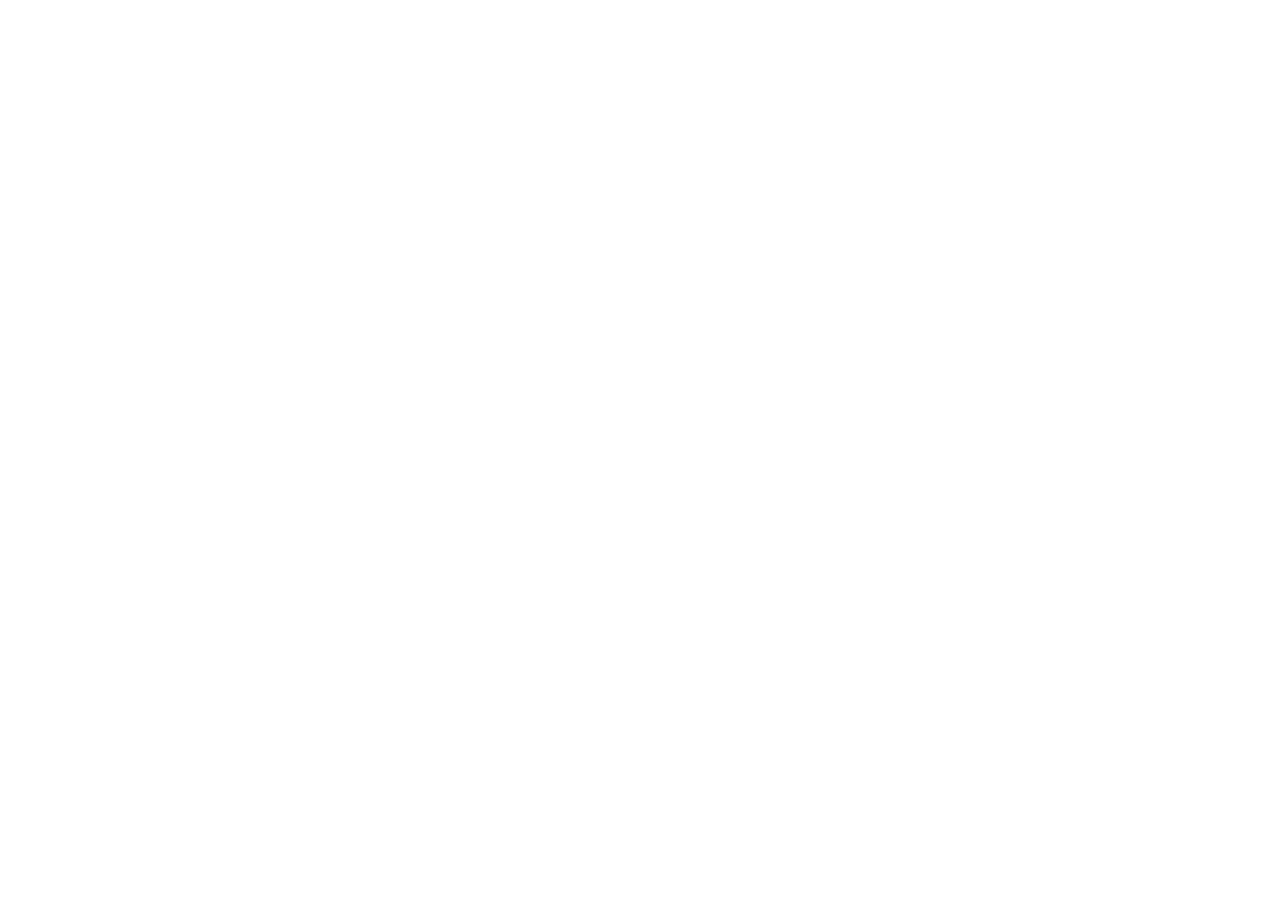
==== commit 372e4205: "Live site: the HyLogger Explorer app, reading GSWA in the browser Replaces the project page with the" ====
--- a/index.html
+++ b/index.html
@@ -1,848 +1 @@
-<!doctype html>
-<html lang="en-AU">
-<head>
-<meta charset="utf-8">
-<meta name="viewport" content="width=device-width, initial-scale=1">
-<title>HyLogger Explorer: GSWA HyLogger Hackathon 2026</title>
-<meta name="description" content="A web app that makes GSWA’s HyLogger mineral logs readable at a glance: on a map, down a hole and in a section. Built by team The Hole Truth for the GSWA HyLogger Hackathon 2026.">
-<meta name="color-scheme" content="light dark">
-<meta name="theme-color" media="(prefers-color-scheme: light)" content="#f2f4f3">
-<meta name="theme-color" media="(prefers-color-scheme: dark)" content="#1a2530">
-<link rel="canonical" href="https://nhuannguyen87.github.io/hackathon_hylogger/">
-<meta property="og:type" content="website">
-<meta property="og:site_name" content="HyLogger Explorer">
-<meta property="og:title" content="HyLogger Explorer">
-<meta property="og:description" content="GSWA’s HyLogger mineral logs, readable at a glance: on a map, down a hole and in a section. GSWA HyLogger Hackathon 2026, team The Hole Truth.">
-<meta property="og:url" content="https://nhuannguyen87.github.io/hackathon_hylogger/">
-<meta property="og:image" content="https://nhuannguyen87.github.io/hackathon_hylogger/screenshots/og.jpg">
-<meta property="og:image:width" content="1200">
-<meta property="og:image:height" content="630">
-<meta property="og:image:alt" content="HyLogger Explorer’s 3D tab: two drill cores compared at the same depth, beside a map of Western Australia’s HyLogger holes">
-<meta name="twitter:card" content="summary_large_image">
-<link rel="icon" href="data:image/svg+xml,%3Csvg xmlns='http://www.w3.org/2000/svg' viewBox='0 0 32 32'%3E%3Crect width='32' height='32' rx='7' fill='%231a2530'/%3E%3Crect x='12' y='4' width='8' height='8' fill='%2322c55e'/%3E%3Crect x='12' y='13' width='8' height='5' fill='%23fde047'/%3E%3Crect x='12' y='19' width='8' height='3' fill='%236366f1'/%3E%3Crect x='12' y='23' width='8' height='5' fill='%23f472b6'/%3E%3C/svg%3E">
-<link rel="preconnect" href="https://fonts.googleapis.com">
-<link rel="preconnect" href="https://fonts.gstatic.com" crossorigin>
-<link rel="stylesheet" href="https://fonts.googleapis.com/css2?family=Archivo:wdth,wght@62..125,100..900&amp;display=swap">
-<style>
-/* Tokens: the app's own slate and teal; mineral-group colours mark the sections */
-:root {
-  --paper: #f2f4f3;
-  --ink: #1a2530;
-  --ink-2: #4b5b67;
-  --rule: #ccd5d9;
-  --accent: #0b6e66;
-  --solid: #1a2530;
-  --on-solid: #f2f4f3;
-  --band: #1a2530;
-  --band-ink: #f0f4f7;
-  --band-ink-2: #a9b8c3;
-  --band-rule: #34444f;
-  --band-accent: #4fd1c5;
-  --code: #1a2530;
-  --code-ink: #e4ebef;
-  --track: #1a2530;
-  --edge: rgba(26, 37, 48, .3);
-  --sans: "Archivo", -apple-system, BlinkMacSystemFont, "Segoe UI", system-ui, sans-serif;
-  --mono: ui-monospace, "SF Mono", Menlo, Consolas, monospace;
-  --gutter: clamp(16px, 4vw, 40px);
-  --rail: 0px;
-  --cols: minmax(0, 5fr) minmax(0, 7fr);
-  --gap: clamp(28px, 5vw, 72px);
-  color-scheme: light;
-}
-@media (prefers-color-scheme: dark) {
-  :root {
-    --paper: #1a2530;
-    --ink: #f0f4f7;
-    --ink-2: #a3b3bf;
-    --rule: #34444f;
-    --accent: #4fd1c5;
-    --solid: #4fd1c5;
-    --on-solid: #10202a;
-    --band: #22303c;
-    --band-rule: #3d4d5a;
-    --code: #111a21;
-    --track: #0e161c;
-    --edge: #3a4a58;
-    color-scheme: dark;
-  }
-}
-@media (min-width: 1024px) { :root { --rail: 40px; } }
-@media (max-width: 760px) { :root { --cols: minmax(0, 1fr); } }
-
-/* Base */
-*, *::before, *::after { box-sizing: border-box; }
-html { -webkit-text-size-adjust: 100%; text-size-adjust: 100%; scroll-padding-top: 16px; }
-@media (prefers-reduced-motion: no-preference) { html { scroll-behavior: smooth; } }
-body {
-  margin: 0;
-  background: var(--paper);
-  color: var(--ink);
-  font-family: var(--sans);
-  font-size: 1.0625rem;
-  line-height: 1.6;
-  font-kerning: normal;
-  -webkit-font-smoothing: antialiased;
-  text-rendering: optimizeLegibility;
-}
-h1, h2, h3, p, ul, ol, dl, dd, figure { margin: 0; }
-h1, h2, h3 { font-family: var(--sans); color: inherit; }
-h1 {
-  font-size: clamp(2.75rem, 1.2rem + 5.8vw, 6rem);
-  font-weight: 760;
-  font-stretch: 122%;
-  line-height: .94;
-  letter-spacing: -.015em;
-  text-wrap: balance;
-}
-h2 {
-  font-size: clamp(1.625rem, 1.2rem + 1.5vw, 2.25rem);
-  font-weight: 680;
-  font-stretch: 112%;
-  line-height: 1.12;
-  letter-spacing: -.005em;
-  text-wrap: balance;
-}
-h3 { font-size: 1.25rem; font-weight: 640; font-stretch: 106%; line-height: 1.3; }
-p + p { margin-top: .85em; }
-a { color: var(--accent); text-decoration-thickness: 1px; text-underline-offset: .18em; }
-a:hover { text-decoration-thickness: 2px; }
-:focus-visible { outline: 2.5px solid var(--accent); outline-offset: 3px; border-radius: 3px; }
-code { font-family: var(--mono); font-size: .88em; }
-p code, li code, dd code { overflow-wrap: anywhere; }
-abbr[title] { text-decoration: underline dotted; text-underline-offset: .2em; cursor: help; }
-strong { font-weight: 620; }
-img { max-width: 100%; height: auto; }
-::selection { background: color-mix(in srgb, var(--accent) 28%, transparent); }
-
-/* Layout: a two-column log sheet, label on the left and description on the right */
-.wrap { width: min(100% - 2 * var(--gutter) - 2 * var(--rail), 1120px); margin-inline: auto; }
-.split { display: grid; grid-template-columns: var(--cols); column-gap: var(--gap); }
-.c2 { grid-column: 2; }
-.small { font-size: .9375rem; color: var(--ink-2); }
-
-.sec { padding-top: clamp(72px, 10vw, 128px); }
-.sec-band {
-  margin-top: clamp(72px, 10vw, 128px);
-  padding-bottom: clamp(72px, 10vw, 128px);
-  background: var(--band);
-  color: var(--band-ink);
-  --ink: var(--band-ink);
-  --ink-2: var(--band-ink-2);
-  --rule: var(--band-rule);
-  --accent: var(--band-accent);
-}
-.sec h2::before {
-  content: "";
-  display: block;
-  width: 16px;
-  height: 16px;
-  margin-bottom: 20px;
-  border-radius: 4px;
-  background: var(--c);
-  box-shadow: inset 0 0 0 1px rgba(0, 0, 0, .2);
-}
-.head { row-gap: 16px; margin-bottom: clamp(32px, 5vw, 52px); align-items: end; }
-.intro { font-size: 1.1875rem; line-height: 1.5; max-width: 54ch; }
-
-.rows > .row { row-gap: 8px; padding-block: 24px; border-top: 1px solid var(--rule); }
-.rows > .row:last-child { border-bottom: 1px solid var(--rule); }
-.rows dt, .rows .row > h3 { font-size: 1.125rem; font-weight: 620; font-stretch: 106%; line-height: 1.35; }
-.rows dd, .rows .row > div { max-width: 62ch; }
-.after { margin-top: clamp(28px, 4vw, 40px); }
-.after p { max-width: 62ch; }
-.pull {
-  font-size: clamp(1.25rem, 1rem + 1vw, 1.625rem);
-  font-weight: 560;
-  font-stretch: 104%;
-  line-height: 1.38;
-  text-wrap: pretty;
-}
-
-/* Hero */
-.hero { padding-top: clamp(56px, 9vw, 120px); }
-.hero h1 { margin-bottom: clamp(28px, 4vw, 52px); }
-.hero-grid .lede { grid-column: 2; grid-row: 1; font-size: clamp(1.1875rem, 1rem + .75vw, 1.5rem); line-height: 1.42; text-wrap: pretty; }
-.hero-grid .actions { grid-column: 2; grid-row: 2; display: flex; flex-wrap: wrap; gap: 12px; margin-top: 28px; }
-.hero-grid .note { grid-column: 2; grid-row: 3; margin-top: 16px; max-width: 56ch; }
-.hero-grid .meta { grid-column: 1; grid-row: 1 / span 3; align-self: start; padding-top: .35em; }
-.meta div + div { margin-top: 14px; }
-.meta dt { font-size: .8125rem; color: var(--ink-2); line-height: 1.3; }
-.meta dd { font-size: .9375rem; line-height: 1.45; max-width: 30ch; }
-.hero-shot { margin-top: clamp(40px, 6vw, 72px); }
-
-.btn {
-  display: inline-flex;
-  align-items: center;
-  min-height: 46px;
-  padding: 0 20px;
-  border: 1.5px solid var(--ink);
-  border-radius: 6px;
-  color: var(--ink);
-  font-size: 1rem;
-  font-weight: 600;
-  font-stretch: 104%;
-  line-height: 1.2;
-  text-decoration: none;
-}
-.btn:hover { background: color-mix(in srgb, var(--ink) 8%, transparent); }
-.btn-solid { background: var(--solid); border-color: var(--solid); color: var(--on-solid); }
-.btn-solid:hover { background: color-mix(in srgb, var(--solid) 84%, var(--paper)); }
-
-/* Screenshots */
-.shot-link { display: block; border-radius: 6px; cursor: zoom-in; }
-.shot img {
-  display: block;
-  width: 100%;
-  height: auto;
-  border-radius: 6px;
-  background: #1a2530;
-  box-shadow: 0 0 0 1px var(--edge);
-}
-.shot figcaption { margin-top: 12px; font-size: .875rem; line-height: 1.5; color: var(--ink-2); max-width: 66ch; }
-
-.feature { row-gap: 20px; padding-block: clamp(32px, 4.5vw, 48px); }
-.feature h3 { margin-bottom: 10px; font-size: 1.375rem; }
-.feature ul { padding-left: 1.1em; margin-top: .6em; }
-.feature li + li { margin-top: .3em; }
-.feature li::marker { color: var(--ink-2); }
-
-/* Set-up steps: a numbered sequence joined by a line, like intervals down a hole */
-.needs-h { margin-top: 28px; font-weight: 620; }
-.needs { padding-left: 1.1em; margin-top: .4em; }
-.needs li + li { margin-top: .35em; }
-.setup-needs .small { margin-top: 18px; }
-.steps { list-style: none; padding: 0; counter-reset: step; }
-.steps > li { position: relative; counter-increment: step; padding: 0 0 30px 50px; }
-.steps > li::before {
-  content: counter(step);
-  position: absolute;
-  left: 0;
-  top: -2px;
-  width: 32px;
-  height: 32px;
-  display: grid;
-  place-items: center;
-  border-radius: 50%;
-  background: var(--c);
-  color: #0f1d26;
-  font-size: .9375rem;
-  font-weight: 680;
-}
-.steps > li:not(:last-child)::after {
-  content: "";
-  position: absolute;
-  left: 15.25px;
-  top: 36px;
-  bottom: 4px;
-  border-left: 1.5px solid var(--rule);
-}
-.steps > li:last-child { padding-bottom: 0; }
-.cmd { position: relative; margin-top: 12px; }
-.cmd pre {
-  margin: 0;
-  padding: 14px 84px 14px 16px;
-  overflow-x: auto;
-  border-radius: 6px;
-  background: var(--code);
-  color: var(--code-ink);
-  font-family: var(--mono);
-  font-size: .875rem;
-  line-height: 1.65;
-}
-.cmd pre code { font-size: inherit; }
-.copy {
-  position: absolute;
-  top: 7px;
-  right: 7px;
-  min-height: 32px;
-  padding: 0 12px;
-  border: 1px solid rgba(255, 255, 255, .22);
-  border-radius: 4px;
-  background: var(--code);
-  /* a solid ring and a fade, so a long command scrolls cleanly under the button */
-  box-shadow: 0 0 0 7px var(--code), -22px 0 14px 0 var(--code);
-  color: #e4ebef;
-  font: 500 .8125rem/1 var(--sans);
-  cursor: pointer;
-}
-.copy:hover { background: #2b3a47; }
-.copy:focus-visible { outline-color: #4fd1c5; }
-
-/* How it is built */
-.how-lede { margin-top: 20px; max-width: 40ch; }
-.flow { display: grid; grid-template-columns: 1fr 1fr; column-gap: 20px; margin-bottom: 40px; --line: var(--ink-2); }
-.flow-col { display: flex; flex-direction: column; }
-.node {
-  position: relative;
-  display: block;
-  padding: 9px 12px;
-  border: 1px solid var(--rule);
-  border-radius: 6px;
-  background: var(--paper);
-  font-size: .875rem;
-  line-height: 1.35;
-  text-align: center;
-  overflow-wrap: anywhere;
-}
-.node code { font-size: .8125rem; }
-.node.src { font-weight: 620; border-color: var(--ink-2); }
-.flow-col .node + .node { margin-top: 24px; }
-.flow-col .node + .node::before,
-.sink-2::before {
-  content: "";
-  position: absolute;
-  left: 50%;
-  top: -25px;
-  height: 24px;
-  border-left: 1.5px solid var(--line);
-}
-.flow-col .node + .node::after,
-.sink-2::after,
-.sink-1::before,
-.sink-1::after {
-  content: "";
-  position: absolute;
-  top: -7px;
-  left: calc(50% - 3.75px);
-  border-left: 4.5px solid transparent;
-  border-right: 4.5px solid transparent;
-  border-top: 6px solid var(--line);
-}
-.flow-col::after { content: ""; flex: 1 0 24px; align-self: center; width: 0; border-left: 1.5px solid var(--line); }
-.sink { grid-column: 1 / -1; font-weight: 620; }
-.sink code { display: block; margin-top: 2px; font-weight: 400; color: var(--ink-2); }
-.sink-1::before { left: calc((100% - 20px) / 4 - 4.5px); }
-.sink-1::after { left: auto; right: calc((100% - 20px) / 4 - 5.25px); }
-.sink-2 { margin-top: 24px; }
-.files { list-style: none; padding: 0; }
-.files li { padding-block: 16px; border-top: 1px solid var(--rule); max-width: 62ch; }
-.files li:last-child { border-bottom: 1px solid var(--rule); }
-.files a { display: inline-block; margin-bottom: 4px; }
-.files code { font-size: .875rem; overflow-wrap: anywhere; }
-.how-more { margin-top: 20px; }
-
-/* Footer */
-.foot { padding-bottom: clamp(56px, 8vw, 96px); }
-.credits { list-style: none; padding: 0; }
-.credits li { max-width: 62ch; }
-.credits li + li { margin-top: 12px; }
-.foot h3 { margin-top: 36px; margin-bottom: 8px; font-size: 1.125rem; }
-.foot p { max-width: 62ch; }
-.sign { margin-top: 36px !important; padding-top: 20px; border-top: 1px solid var(--rule); font-size: .9375rem; color: var(--ink-2); }
-
-/* The page's own downhole log: one band per section, as long as the section,
-   with a cursor where you are reading - like the strip beside a hole in the app */
-.log { display: none; }
-@media (min-width: 1024px) {
-  .log {
-    position: fixed;
-    z-index: 5;
-    left: 22px;
-    top: 28px;
-    bottom: 28px;
-    width: 14px;
-    display: flex;
-    flex-direction: column;
-    gap: 2px;
-    padding: 2px;
-    border-radius: 3px;
-    background: var(--track);
-  }
-  .log a { position: relative; flex: 1 1 0; min-height: 10px; border-radius: 1px; background: var(--c); }
-  .log a span {
-    position: absolute;
-    left: 24px;
-    top: 50%;
-    transform: translateY(-50%);
-    padding: 5px 10px;
-    border: 1px solid rgba(255, 255, 255, .14);
-    border-radius: 4px;
-    background: #1a2530;
-    color: #f0f4f7;
-    font-size: .8125rem;
-    font-weight: 560;
-    line-height: 1.2;
-    white-space: nowrap;
-    opacity: 0;
-    pointer-events: none;
-    transition: opacity .15s;
-  }
-  .log a:hover span, .log a:focus-visible span { opacity: 1; }
-  .log a:focus-visible { outline-offset: 2px; }
-  .log-cursor {
-    position: absolute;
-    left: -6px;
-    right: -6px;
-    top: 0;
-    height: 5px;
-    margin-top: -2.5px;
-    border: 1px solid #1a2530;
-    border-radius: 1px;
-    background: #f7fafb;
-    pointer-events: none;
-  }
-}
-@media (min-width: 1024px) and (prefers-reduced-motion: no-preference) {
-  .log { animation: logging 1.2s cubic-bezier(.25, .7, .2, 1) .2s backwards; }
-  @keyframes logging { from { clip-path: inset(0 0 100% 0); } to { clip-path: inset(0 0 0 0); } }
-}
-
-/* Full-size screenshot viewer */
-.viewer {
-  max-width: 96vw;
-  max-height: 96vh;
-  padding: 0;
-  border: 0;
-  overflow: visible;
-  background: transparent;
-  color: #f0f4f7;
-}
-.viewer::backdrop { background: rgba(10, 16, 21, .88); }
-.viewer img { display: block; max-width: 96vw; max-height: calc(96vh - 72px); width: auto; height: auto; border-radius: 6px; }
-.viewer-bar { display: flex; align-items: flex-start; justify-content: space-between; gap: 16px; margin-top: 12px; }
-.viewer-cap { max-width: 80ch; font-size: .9375rem; line-height: 1.45; color: #d3dde3; }
-.viewer-close {
-  flex: none;
-  min-height: 38px;
-  padding: 0 16px;
-  border: 1px solid rgba(255, 255, 255, .35);
-  border-radius: 6px;
-  background: transparent;
-  color: #f0f4f7;
-  font: 600 .875rem/1 var(--sans);
-  cursor: pointer;
-}
-.viewer-close:hover { background: rgba(255, 255, 255, .1); }
-.viewer-close:focus-visible { outline-color: #4fd1c5; }
-@media (prefers-reduced-motion: no-preference) {
-  .viewer[open] { animation: open-viewer .18s ease-out; }
-  @keyframes open-viewer { from { opacity: 0; transform: scale(.985); } }
-}
-
-/* One column on phones */
-@media (max-width: 760px) {
-  .c2,
-  .hero-grid .lede,
-  .hero-grid .actions,
-  .hero-grid .note,
-  .hero-grid .meta { grid-column: auto; grid-row: auto; }
-  .hero-grid .meta { margin-top: 32px; padding-top: 24px; border-top: 1px solid var(--rule); }
-  .head { align-items: start; }
-  .setup-needs { margin-bottom: 36px; }
-  .how-lede { margin-bottom: 28px; }
-  .btn { flex: 1 1 auto; justify-content: center; }
-}
-</style>
-</head>
-<body>
-<main>
-  <section class="hero" id="top" style="--c:#22c55e" aria-labelledby="title">
-    <div class="wrap">
-      <h1 id="title">HyLogger Explorer</h1>
-      <div class="split hero-grid">
-        <p class="lede">A web app that makes <abbr title="Geological Survey of Western Australia">GSWA</abbr>’s HyLogger mineral logs readable at a glance: on a map, down a hole and in a section. Uncertain readings, lab assays and data problems are shown rather than hidden.</p>
-        <p class="actions">
-          <a class="btn btn-solid" href="https://github.com/nhuannguyen87/hackathon_hylogger">Open the code on GitHub</a>
-          <a class="btn" href="#setup">Set it up on your computer</a>
-        </p>
-        <p class="note small">The Explorer runs on your own computer with its own database, so this page shows what it does rather than a live copy.</p>
-        <dl class="meta">
-          <div><dt>Event</dt><dd>GSWA HyLogger Hackathon 2026</dd></div>
-          <div><dt>Team</dt><dd>The Hole Truth</dd></div>
-          <div><dt>Leader</dt><dd><a href="https://github.com/nhuannguyen87">Thi Nguyen</a></dd></div>
-          <div><dt>Challenge theme</dt><dd>Data Visualisation &amp; Interactivity, drawing on Data Crunch and Data Adoption</dd></div>
-        </dl>
-      </div>
-      <figure class="shot hero-shot">
-        <a class="shot-link" href="screenshots/compare-3d.jpg">
-          <img src="screenshots/compare-3d-1280.jpg" srcset="screenshots/compare-3d-1280.jpg 1280w, screenshots/compare-3d.jpg 2160w" sizes="(min-width: 1280px) 1120px, 92vw" width="2160" height="1350" fetchpriority="high" alt="The 3D tab comparing holes 05GJD001 and 05KCD001: tray photos wrapped on true-scale cores side by side at 150.6 m, each with its mineral log, drawn 0.59 km apart on the map">
-        </a>
-        <figcaption>The 3D tab: two holes 0.59 km apart, compared at the same depth. Each core is its NVCL tray photos on a true-scale cylinder, with the dominant mineral group beside it and the full mineral log on the right.</figcaption>
-      </figure>
-    </div>
-  </section>
-
-  <section class="sec" id="problem" style="--c:#fde047" aria-labelledby="problem-h">
-    <div class="wrap">
-      <div class="split head">
-        <h2 id="problem-h">The problem</h2>
-        <p class="intro">HyLogger has scanned about 2,000 WA drill holes, metre by metre. The results are hard for a geologist to approach, for three reasons.</p>
-      </div>
-      <dl class="rows">
-        <div class="split row"><dt>The readings are in raw tables.</dt><dd>Each sample has mineral codes, weights and errors, and nothing on the page says which readings to trust.</dd></div>
-        <div class="split row"><dt>The context lives elsewhere.</dt><dd>Company assays, collar surveys and GSWA’s processing level each sit in a different database, sometimes with different names for the same hole.</dd></div>
-        <div class="split row"><dt>The sources disagree.</dt><dd>Some hole positions are hundreds of kilometres apart between sources, and some assays carry impossible units.</dd></div>
-      </dl>
-      <div class="split after">
-        <p class="pull c2">A geologist wants three answers: which minerals are where, how far each reading can be trusted, and how that compares with what the company assayed.</p>
-      </div>
-    </div>
-  </section>
-
-  <section class="sec" id="built" style="--c:#6366f1" aria-labelledby="built-h">
-    <div class="wrap">
-      <div class="split head">
-        <h2 id="built-h">What we built</h2>
-        <p class="intro">Four tabs in the browser. Every view is also a layer QGIS can open, and any hole downloads as a CSV.</p>
-      </div>
-      <div class="rows">
-        <article class="split row feature">
-          <div class="text">
-            <h3>Explore</h3>
-            <p>A satellite map of every HyLogger hole, each drawn in 3D at its real dip and azimuth. Click a hole to open:</p>
-            <ul>
-              <li>its mineral log, with untrustworthy metres hatched grey and the reason given on hover;</li>
-              <li>the rock the company logged, beside the minerals on the same depth scale;</li>
-              <li>its company assays beside both;</li>
-              <li>its core tray photos, stitched into one strip.</li>
-            </ul>
-          </div>
-          <figure class="shot">
-            <a class="shot-link" href="screenshots/explore-hole.jpg"><img src="screenshots/explore-hole-1280.jpg" srcset="screenshots/explore-hole-1280.jpg 1280w, screenshots/explore-hole.jpg 2160w" sizes="(min-width: 1280px) 612px, (min-width: 761px) 55vw, 92vw" width="2160" height="1350" loading="lazy" decoding="async" alt="The Explore tab with one hole open: its minerals, assays and core photos"></a>
-            <figcaption>One hole’s minerals, assays and core photos.</figcaption>
-          </figure>
-        </article>
-        <article class="split row feature">
-          <div class="text">
-            <h3>Minerals</h3>
-            <p>Pick a commodity (gold, copper, nickel…) or a mineral HyLogger detected. The holes are shaded by their best 5 m assay grade or by the mineral’s average share.</p>
-          </div>
-          <figure class="shot">
-            <a class="shot-link" href="screenshots/minerals-gold.jpg"><img src="screenshots/minerals-gold-1280.jpg" srcset="screenshots/minerals-gold-1280.jpg 1280w, screenshots/minerals-gold.jpg 2160w" sizes="(min-width: 1280px) 612px, (min-width: 761px) 55vw, 92vw" width="2160" height="1350" loading="lazy" decoding="async" alt="The Minerals tab: holes drilled for gold, shaded by their best 5 m grade"></a>
-            <figcaption>Holes drilled for gold, shaded by best 5 m grade.</figcaption>
-          </figure>
-        </article>
-        <article class="split row feature">
-          <div class="text">
-            <h3>Section</h3>
-            <p>From Minerals, Section redraws the holes around one hole the way Leapfrog or Micromine show a deposit:</p>
-            <ul>
-              <li>true dip and azimuth, at true scale both ways;</li>
-              <li>an RL grid, a scale bar, and the view bearing and plunge;</li>
-              <li>the chosen mineral in colour down every hole.</li>
-            </ul>
-          </div>
-          <figure class="shot">
-            <a class="shot-link" href="screenshots/section-chlorite.jpg"><img src="screenshots/section-chlorite-1280.jpg" srcset="screenshots/section-chlorite-1280.jpg 1280w, screenshots/section-chlorite.jpg 2160w" sizes="(min-width: 1280px) 612px, (min-width: 761px) 55vw, 92vw" width="2160" height="1350" loading="lazy" decoding="async" alt="The section view: chlorite in colour down each hole and other minerals navy, on an RL grid with a scale bar"></a>
-            <figcaption>Chlorite down each hole, other minerals navy.</figcaption>
-          </figure>
-        </article>
-        <article class="split row feature">
-          <div class="text">
-            <h3>3D</h3>
-            <p>Each hole as a real drill core, with its tray photos wrapped round a cylinder at their true depths. Scroll down the hole, or compare two holes side by side.</p>
-          </div>
-          <figure class="shot">
-            <a class="shot-link" href="screenshots/compare-3d.jpg"><img src="screenshots/cores-detail.jpg" width="1072" height="670" loading="lazy" decoding="async" alt="Close-up of the 3D tab: the tray photos of holes 05GJD001 and 05KCD001 on side-by-side cores down to 150.6 m, each beside a bar in its dominant mineral group’s colour, with the full mineral logs on the right"></a>
-            <figcaption>A close-up of the picture at the top: both cores at 150.6 m, each beside its dominant mineral group, with the full mineral logs on the right.</figcaption>
-          </figure>
-        </article>
-        <article class="split row feature">
-          <div class="text">
-            <h3>How to read</h3>
-            <p>What every colour, mark and term means, from GSWA’s FAQ and HyLogger vocabulary.</p>
-          </div>
-          <figure class="shot">
-            <a class="shot-link" href="screenshots/how-to-read.jpg"><img src="screenshots/how-to-read-1280.jpg" srcset="screenshots/how-to-read-1280.jpg 1280w, screenshots/how-to-read.jpg 2160w" sizes="(min-width: 1280px) 612px, (min-width: 761px) 55vw, 92vw" width="2160" height="1350" loading="lazy" decoding="async" alt="The How to read tab, explaining every colour, mark and term the site uses"></a>
-            <figcaption>Every mark explained.</figcaption>
-          </figure>
-        </article>
-        <article class="split row feature">
-          <div class="text">
-            <h3>QGIS and CSV</h3>
-            <p>Every view is also a GeoJSON layer that QGIS opens from a URL. Any hole downloads as a per-metre CSV with its assays.</p>
-          </div>
-        </article>
-      </div>
-    </div>
-  </section>
-
-  <section class="sec sec-band" id="honest" style="--c:#f472b6" aria-labelledby="honest-h">
-    <div class="wrap">
-      <div class="split head">
-        <h2 id="honest-h">Honest by design</h2>
-      </div>
-      <dl class="rows">
-        <div class="split row"><dt>A gap is not a zero.</dt><dd>Below detection, no assay and suspect units are drawn differently. A value no rock can hold (e.g. 421,300 ppm gold) is shown, but left out of every average.</dd></div>
-        <div class="split row"><dt>Geologists’ interpretations first.</dt><dd>Wherever GSWA has released a geologist-refined (Level 2) interpretation, the site reads it, and says which level each hole is.</dd></div>
-        <div class="split row"><dt>Positions are cross-checked.</dt><dd>Each hole sits at GSWA’s GDA2020 position wherever two of three sources agree: DASC, the company collar, and the NVCL catalog. 26 holes moved by more than 0.5 km (NDD1901 by 1,227 km). 3 kept their NVCL position because DASC disagrees with the company collar (RKD005, a 6° longitude typo). 34 holes are marked “location checked”.</dd></div>
-        <div class="split row"><dt>Namesakes stay apart.</dt><dd>BH01 and BH01_Behemoth sit 1,250 km apart, so they never share assays, levels or positions.</dd></div>
-        <div class="split row"><dt>“Unusual” means statistically unusual, never “ore”.</dt><dd>An Isolation Forest flags metres unlike the rest of the data; a geologist decides what they mean.</dd></div>
-      </dl>
-    </div>
-  </section>
-
-  <section class="sec" id="questions" style="--c:#38bdf8" aria-labelledby="questions-h">
-    <div class="wrap">
-      <div class="split head">
-        <h2 id="questions-h">How it answers GSWA’s challenge questions</h2>
-        <p class="intro">These are the questions GSWA posed at the kickoff.</p>
-      </div>
-      <dl class="rows">
-        <div class="split row"><dt>Comparing drillholes</dt><dd>The section view draws every hole around one at true dip and scale; the 3D tab puts two cores side by side.</dd></div>
-        <div class="split row"><dt>Drillhole interpretation consistency</dt><dd>Geologist-refined (Level 2) results are read wherever released, and every hole says which level it is.</dd></div>
-        <div class="split row"><dt>Joining SWIR and TIR</dt><dd>Both mixes are shown for every metre, side by side, never added together.</dd></div>
-        <div class="split row"><dt>Scalars to abundances</dt><dd>Each metre’s mineral shares are weighted by TSA’s Wt1–3, so a 60/40 chlorite–white mica mix stays 60/40.</dd></div>
-        <div class="split row"><dt>Visualising downhole data on maps</dt><dd>Holes are shaded by their best 5 m assay grade, or by a mineral’s average share down the hole.</dd></div>
-        <div class="split row"><dt>Harmonising downhole data</dt><dd>Minerals, logged rock, assays and surveys share one depth scale. Where the logged rock is only a company code, the site says so.</dd></div>
-        <div class="split row"><dt>Using additional data streams</dt><dd>Core tray photos, spectra, assays, collars and surveys sit beside the mineral log.</dd></div>
-        <div class="split row"><dt>Uncertainty and data quality</dt><dd>Untrusted metres are hatched with the reason; below detection, gaps and suspect units are drawn differently.</dd></div>
-      </dl>
-    </div>
-  </section>
-
-  <section class="sec" id="data" style="--c:#c2410c" aria-labelledby="data-h">
-    <div class="wrap">
-      <div class="split head">
-        <h2 id="data-h">HyLogger data used, and where to get it</h2>
-        <p class="intro">None of this data is in the repository or on this page; the screenshots are the only derived figures published. Setup fetches the demo holes straight from NVCL.</p>
-      </div>
-      <div class="rows">
-        <div class="split row">
-          <h3>GSWA HyLogger data (NVCL)</h3>
-          <div>
-            <p>Each scanned metre’s TSA mineral groups, weights, errors and signal-to-noise; core tray photos; spectra, fetched live.</p>
-            <p><strong>Where to get it:</strong> <a href="https://geossdi.dmp.wa.gov.au/NVCLDataServices/">AuScope NVCL services</a> through <a href="https://pypi.org/project/nvcl_kit/">nvcl_kit</a>, the API in GSWA’s FAQ (<code>download.py</code> does this). The same datasets are on <a href="https://thredds.nci.org.au/thredds/catalog/rs07/WA/catalog.html">NCI THREDDS</a>.</p>
-          </div>
-        </div>
-        <div class="split row">
-          <h3>DASC HyLogger Drillhole Package (interim, GDA2020)</h3>
-          <div>
-            <p>Dataset index: processing levels, GDA2020 positions, commodities, document links. WAMEX assays, downhole geology, WAMEX and WAPIMS collars, WAMEX surveys.</p>
-            <p><strong>Where to get it:</strong> <a href="https://dasc.dmirs.wa.gov.au/">DASC</a>: search “HyLogger Drillhole Package”, then unzip it into the project folder as <code>INTERIM_HyLogger_Dataset_Package_GDA2020_DB/</code>.</p>
-          </div>
-        </div>
-        <div class="split row">
-          <h3>GSWA HyLogger catalog and vocabulary workbook (optional)</h3>
-          <div>
-            <p>Per-hole commodity and links; the 117-term vocabulary.</p>
-            <p><strong>Where to get it:</strong> not public. Without them, the site takes commodities and links from DASC and shows our 22 FAQ-based term notes.</p>
-          </div>
-        </div>
-      </div>
-      <div class="split after">
-        <p class="c2">The demo holes are listed in <a href="https://github.com/nhuannguyen87/hackathon_hylogger/blob/main/demo-holes.txt"><code>demo-holes.txt</code></a>: 14 deep holes near Boddington and 6 east of Kalgoorlie. Any NVCL WA hole name works.</p>
-      </div>
-    </div>
-  </section>
-
-  <section class="sec" id="setup" style="--c:#14b8a6" aria-labelledby="setup-h">
-    <div class="wrap">
-      <div class="split">
-        <div class="setup-needs">
-          <h2 id="setup-h">Set it up on your computer</h2>
-          <p class="needs-h">You need:</p>
-          <ul class="needs">
-            <li>macOS or Linux (on Windows, use WSL 2) and an internet connection;</li>
-            <li><a href="https://www.docker.com/products/docker-desktop/">Docker Desktop</a>, running;</li>
-            <li>Python 3.12 exactly, because the pinned scientific packages are built for it (<code>brew install python@3.12</code>; Ubuntu 24.04 already has it);</li>
-            <li>Node.js 18 or newer.</li>
-          </ul>
-          <p class="small">The first run downloads about 1 GB: the PostGIS image and the Python and npm packages.</p>
-        </div>
-        <ol class="steps">
-          <li>
-            <p>Get the code.</p>
-            <div class="cmd"><pre><code>git clone https://github.com/nhuannguyen87/hackathon_hylogger.git
-cd hackathon_hylogger</code></pre></div>
-          </li>
-          <li>
-            <p>Recommended: download the <a href="#data">DASC package</a> and unzip it into this folder as <code>INTERIM_HyLogger_Dataset_Package_GDA2020_DB/</code>. Without it you get the 20 demo holes alone, with no assays, levels or extra holes.</p>
-          </li>
-          <li>
-            <p>Run the one-time setup. It starts PostGIS in Docker, installs the Python and npm packages, fetches the demo holes from NVCL (5 to 10 minutes), builds the per-metre data, loads it and trains the anomaly model.</p>
-            <div class="cmd"><pre><code>./setup.sh</code></pre></div>
-          </li>
-          <li>
-            <p>Start the API and the website, each in its own terminal tab.</p>
-            <div class="cmd"><pre><code>./run-backend.sh</code></pre></div>
-            <div class="cmd"><pre><code>./run-frontend.sh</code></pre></div>
-          </li>
-          <li>
-            <p>Open <a href="http://localhost:3000">localhost:3000</a>.</p>
-          </li>
-        </ol>
-      </div>
-      <div class="split after">
-        <p class="c2 small">To add more holes, or to run the backend tests, see the <a href="https://github.com/nhuannguyen87/hackathon_hylogger#install-and-run">README</a>.</p>
-      </div>
-    </div>
-  </section>
-
-  <section class="sec" id="how" style="--c:#c084fc" aria-labelledby="how-h">
-    <div class="wrap">
-      <div class="split">
-        <div>
-          <h2 id="how-h">How it is built</h2>
-          <p class="how-lede">Python scripts fetch and prepare the HyLogger data, Django REST and PostGIS serve it, and Next.js draws it with MapLibre and deck.gl.</p>
-        </div>
-        <div>
-          <div class="flow" role="img" aria-label="Data flow: NVCL through nvcl_kit, then download.py, etl.py, files/extract.py and data/*.py; separately the DASC package through load_interim; both into Django REST and PostGIS, which serves the Next.js, MapLibre and deck.gl website.">
-            <div class="flow-col">
-              <span class="node src">NVCL, through nvcl_kit</span>
-              <span class="node"><code>download.py</code></span>
-              <span class="node"><code>etl.py</code></span>
-              <span class="node"><code>files/extract.py</code></span>
-              <span class="node"><code>data/*.py</code></span>
-            </div>
-            <div class="flow-col">
-              <span class="node src">DASC package</span>
-              <span class="node"><code>load_interim</code></span>
-            </div>
-            <span class="node sink sink-1">Django REST + PostGIS <code>backend/</code></span>
-            <span class="node sink sink-2">Next.js + MapLibre + deck.gl <code>frontend/</code></span>
-          </div>
-          <ul class="files">
-            <li><a href="https://github.com/nhuannguyen87/hackathon_hylogger/blob/main/files/extract.py"><code>files/extract.py</code></a><br>Collapses each metre’s readings to one dominant SWIR mineral group. It also records how far that call can be trusted, from coverage, agreement, spectral fit and signal checks.</li>
-            <li><a href="https://github.com/nhuannguyen87/hackathon_hylogger/blob/main/backend/holes/management/commands/load_interim.py"><code>backend/holes/management/commands/load_interim.py</code></a><br>Reads the DASC package: assays, processing levels and cross-checked positions.</li>
-            <li><a href="https://github.com/nhuannguyen87/hackathon_hylogger/blob/main/backend/holes/assays.py"><code>backend/holes/assays.py</code></a><br>Holds the assay rules: below-detection codes, unit ceilings, and the best 5 m length-weighted average.</li>
-            <li><a href="https://github.com/nhuannguyen87/hackathon_hylogger/blob/main/frontend/components/SectionView.jsx"><code>frontend/components/SectionView.jsx</code></a><br>Draws the section view.</li>
-          </ul>
-          <p class="how-more small">The API’s endpoints are listed in the <a href="https://github.com/nhuannguyen87/hackathon_hylogger#how-it-is-built">README</a>.</p>
-        </div>
-      </div>
-    </div>
-  </section>
-</main>
-
-<footer class="sec foot" id="licence" style="--c:#ef4444" aria-labelledby="licence-h">
-  <div class="wrap">
-    <div class="split">
-      <h2 id="licence-h">Licence and attribution</h2>
-      <div>
-        <ul class="credits">
-          <li><strong>Code:</strong> MIT, see <a href="https://github.com/nhuannguyen87/hackathon_hylogger/blob/main/LICENSE">LICENSE</a>.</li>
-          <li><strong>HyLogger data:</strong> © State of Western Australia (Geological Survey of Western Australia, DMPE), CC BY 4.0, served through AuScope’s National Virtual Core Library.</li>
-          <li><strong>Assays, collars and surveys:</strong> company data reported to WAMEX and WAPIMS, compiled in GSWA’s interim DASC package (CC BY 4.0). GSWA did no quality control on them.</li>
-          <li><strong>Basemap in the screenshots:</strong> Esri World Imagery © Esri, Maxar, Earthstar Geographics.</li>
-        </ul>
-        <h3>Use of AI tools</h3>
-        <p>Built with Claude Code (Anthropic) as a coding assistant. The data rules (what counts as below detection, suspect units, which positions to trust) follow GSWA’s hackathon FAQ and were checked against the data.</p>
-        <p class="sign">HyLogger Explorer, by team The Hole Truth. The source is on <a href="https://github.com/nhuannguyen87/hackathon_hylogger">GitHub</a>.</p>
-      </div>
-    </div>
-  </div>
-</footer>
-
-<nav class="log" aria-label="Sections of this page">
-  <a href="#top" style="--c:#22c55e"><span>Overview</span></a>
-  <a href="#problem" style="--c:#fde047"><span>The problem</span></a>
-  <a href="#built" style="--c:#6366f1"><span>What we built</span></a>
-  <a href="#honest" style="--c:#f472b6"><span>Honest by design</span></a>
-  <a href="#questions" style="--c:#38bdf8"><span>GSWA’s questions</span></a>
-  <a href="#data" style="--c:#c2410c"><span>The data</span></a>
-  <a href="#setup" style="--c:#14b8a6"><span>Set it up</span></a>
-  <a href="#how" style="--c:#c084fc"><span>How it is built</span></a>
-  <a href="#licence" style="--c:#ef4444"><span>Licence</span></a>
-  <div class="log-cursor" aria-hidden="true"></div>
-</nav>
-
-<dialog class="viewer" aria-label="Screenshot at full size">
-  <img alt="">
-  <div class="viewer-bar">
-    <p class="viewer-cap"></p>
-    <button class="viewer-close" type="button">Close</button>
-  </div>
-</dialog>
-
-<script>
-(function () {
-  var root = document.documentElement;
-
-  // The page log: each band is as long as its section; the cursor follows the reader
-  var log = document.querySelector('.log');
-  if (log) {
-    var links = Array.prototype.slice.call(log.querySelectorAll('a'));
-    var secs = links.map(function (a) { return document.getElementById(a.getAttribute('href').slice(1)); });
-    var cursor = log.querySelector('.log-cursor');
-    var tops = [], H = 1, queued = false;
-    var update = function () {
-      queued = false;
-      var max = Math.max(H - window.innerHeight, 1);
-      var p = Math.min(Math.max(window.scrollY / max, 0), 1);
-      var line = window.scrollY + window.innerHeight * p; // from the top of the screen to its bottom
-      cursor.style.top = Math.min(line / H * 100, 100).toFixed(3) + '%';
-      var k = 0;
-      while (k + 1 < tops.length && tops[k + 1] <= line + 1) k++;
-      links.forEach(function (a, j) {
-        if (j === k) a.setAttribute('aria-current', 'location'); else a.removeAttribute('aria-current');
-      });
-    };
-    var measure = function () {
-      if (secs.some(function (s) { return !s; })) return;
-      H = Math.max(root.scrollHeight, 1);
-      tops = secs.map(function (s) { return s.getBoundingClientRect().top + window.scrollY; });
-      tops[0] = 0;
-      links.forEach(function (a, i) {
-        var end = i + 1 < tops.length ? tops[i + 1] : H;
-        a.style.flexGrow = String(Math.max(end - tops[i], 1));
-      });
-      update();
-    };
-    window.addEventListener('scroll', function () {
-      if (!queued) { queued = true; requestAnimationFrame(update); }
-    }, { passive: true });
-    window.addEventListener('resize', measure);
-    window.addEventListener('load', measure);
-    if ('ResizeObserver' in window) new ResizeObserver(measure).observe(document.body);
-    measure();
-  }
-
-  // Screenshots open at full size; without JavaScript the link opens the image itself
-  var viewer = document.querySelector('.viewer');
-  if (viewer && typeof viewer.showModal === 'function') {
-    var big = viewer.querySelector('img');
-    var cap = viewer.querySelector('.viewer-cap');
-    document.addEventListener('click', function (e) {
-      var a = e.target.closest && e.target.closest('a.shot-link');
-      if (!a || e.button !== 0 || e.metaKey || e.ctrlKey || e.shiftKey || e.altKey) return;
-      e.preventDefault();
-      var fig = a.closest('figure');
-      var caption = fig && fig.querySelector('figcaption');
-      big.src = a.getAttribute('href');
-      big.alt = a.querySelector('img').alt;
-      cap.textContent = caption ? caption.textContent : '';
-      viewer.showModal();
-    });
-    viewer.addEventListener('click', function (e) {
-      if (e.target === viewer || e.target.closest('.viewer-close')) viewer.close();
-    });
-    viewer.addEventListener('close', function () { big.removeAttribute('src'); });
-  }
-
-  // Copy buttons on the commands; if the browser refuses, the command is selected instead
-  if (navigator.clipboard && window.isSecureContext) {
-    var keys = /Mac|iPhone|iPad/.test(navigator.platform || navigator.userAgent) ? '⌘C' : 'Ctrl+C';
-    document.querySelectorAll('.cmd').forEach(function (box) {
-      var code = box.querySelector('code');
-      var b = document.createElement('button');
-      var timer;
-      var say = function (text) {
-        b.textContent = text;
-        clearTimeout(timer);
-        timer = setTimeout(function () { b.textContent = 'Copy'; }, 2500);
-      };
-      b.type = 'button';
-      b.className = 'copy';
-      b.textContent = 'Copy';
-      b.setAttribute('aria-label', 'Copy: ' + code.textContent.split('\n')[0]);
-      b.addEventListener('click', function () {
-        navigator.clipboard.writeText(code.textContent.trim()).then(function () {
-          say('Copied');
-        }, function () {
-          var range = document.createRange();
-          range.selectNodeContents(code);
-          var sel = window.getSelection();
-          sel.removeAllRanges();
-          sel.addRange(range);
-          say('Press ' + keys);
-        });
-      });
-      box.appendChild(b);
-    });
-  }
-})();
-</script>
-</body>
-</html>
+<!DOCTYPE html><html lang="en-AU"><head><meta charSet="utf-8"/><meta name="viewport" content="width=device-width, initial-scale=1"/><link rel="stylesheet" href="/hackathon_hylogger/_next/static/css/ac804006e650c1b8.css" data-precedence="next"/><link rel="preload" as="script" fetchPriority="low" href="/hackathon_hylogger/_next/static/chunks/webpack-2e5815c6ebcc6f91.js"/><script src="/hackathon_hylogger/_next/static/chunks/fd9d1056-8f1f27eaf05d8f2b.js" async=""></script><script src="/hackathon_hylogger/_next/static/chunks/23-741675eedc903c1c.js" async=""></script><script src="/hackathon_hylogger/_next/static/chunks/main-app-93e935bb638da404.js" async=""></script><script src="/hackathon_hylogger/_next/static/chunks/138-b375716ab8176081.js" async=""></script><script src="/hackathon_hylogger/_next/static/chunks/125-917298944250e7a8.js" async=""></script><script src="/hackathon_hylogger/_next/static/chunks/247-c215d51c984d18a7.js" async=""></script><script src="/hackathon_hylogger/_next/static/chunks/app/page-e632675ae7d68926.js" async=""></script><script src="/hackathon_hylogger/_next/static/chunks/app/layout-a610e666db1dda59.js" async=""></script><title>GSWA HyLogger Explorer</title><meta name="description" content="Western Australian drill-hole mineral logs and core photos, read live from GSWA&#x27;s NVCL service"/><script src="/hackathon_hylogger/_next/static/chunks/polyfills-78c92fac7aa8fdd8.js" noModule=""></script></head><body><div class="shell"><!--$!--><template data-dgst="BAILOUT_TO_CLIENT_SIDE_RENDERING"></template><header class="topbar"></header><!--/$--><main class="main"><!--$!--><template data-dgst="BAILOUT_TO_CLIENT_SIDE_RENDERING"></template><!--/$--></main></div><script src="/hackathon_hylogger/_next/static/chunks/webpack-2e5815c6ebcc6f91.js" async=""></script><script>(self.__next_f=self.__next_f||[]).push([0]);self.__next_f.push([2,null])</script><script>self.__next_f.push([1,"1:HL[\"/hackathon_hylogger/_next/static/css/ac804006e650c1b8.css\",\"style\"]\n"])</script><script>self.__next_f.push([1,"2:I[5751,[],\"\"]\n4:I[6513,[],\"ClientPageRoot\"]\n5:I[8566,[\"138\",\"static/chunks/138-b375716ab8176081.js\",\"125\",\"static/chunks/125-917298944250e7a8.js\",\"247\",\"static/chunks/247-c215d51c984d18a7.js\",\"931\",\"static/chunks/app/page-e632675ae7d68926.js\"],\"default\"]\n6:\"$Sreact.suspense\"\n7:I[6153,[\"138\",\"static/chunks/138-b375716ab8176081.js\",\"125\",\"static/chunks/125-917298944250e7a8.js\",\"185\",\"static/chunks/app/layout-a610e666db1dda59.js\"],\"default\"]\n8:I[9275,[],\"\"]\n9:I[1343,[],\"\"]\na:I[9727,[\"138\",\"static/chunks/138-b375716ab8176081.js\",\"125\",\"static/chunks/125-917298944250e7a8.js\",\"185\",\"static/chunks/app/layout-a610e666db1dda59.js\"],\"default\"]\nc:I[6130,[],\"\"]\nd:[]\n"])</script><script>self.__next_f.push([1,"0:[[[\"$\",\"link\",\"0\",{\"rel\":\"stylesheet\",\"href\":\"/hackathon_hylogger/_next/static/css/ac804006e650c1b8.css\",\"precedence\":\"next\",\"crossOrigin\":\"$undefined\"}]],[\"$\",\"$L2\",null,{\"buildId\":\"lOdz6VWa-79mWb2RMhtiR\",\"assetPrefix\":\"/hackathon_hylogger\",\"initialCanonicalUrl\":\"/\",\"initialTree\":[\"\",{\"children\":[\"__PAGE__\",{}]},\"$undefined\",\"$undefined\",true],\"initialSeedData\":[\"\",{\"children\":[\"__PAGE__\",{},[[\"$L3\",[\"$\",\"$L4\",null,{\"props\":{\"params\":{},\"searchParams\":{}},\"Component\":\"$5\"}]],null],null]},[[\"$\",\"html\",null,{\"lang\":\"en-AU\",\"children\":[\"$\",\"body\",null,{\"children\":[\"$\",\"div\",null,{\"className\":\"shell\",\"children\":[[\"$\",\"$6\",null,{\"fallback\":[\"$\",\"header\",null,{\"className\":\"topbar\"}],\"children\":[\"$\",\"$L7\",null,{}]}],[\"$\",\"main\",null,{\"className\":\"main\",\"children\":[\"$\",\"$L8\",null,{\"parallelRouterKey\":\"children\",\"segmentPath\":[\"children\"],\"error\":\"$undefined\",\"errorStyles\":\"$undefined\",\"errorScripts\":\"$undefined\",\"template\":[\"$\",\"$L9\",null,{}],\"templateStyles\":\"$undefined\",\"templateScripts\":\"$undefined\",\"notFound\":[[\"$\",\"title\",null,{\"children\":\"404: This page could not be found.\"}],[\"$\",\"div\",null,{\"style\":{\"fontFamily\":\"system-ui,\\\"Segoe UI\\\",Roboto,Helvetica,Arial,sans-serif,\\\"Apple Color Emoji\\\",\\\"Segoe UI Emoji\\\"\",\"height\":\"100vh\",\"textAlign\":\"center\",\"display\":\"flex\",\"flexDirection\":\"column\",\"alignItems\":\"center\",\"justifyContent\":\"center\"},\"children\":[\"$\",\"div\",null,{\"children\":[[\"$\",\"style\",null,{\"dangerouslySetInnerHTML\":{\"__html\":\"body{color:#000;background:#fff;margin:0}.next-error-h1{border-right:1px solid rgba(0,0,0,.3)}@media (prefers-color-scheme:dark){body{color:#fff;background:#000}.next-error-h1{border-right:1px solid rgba(255,255,255,.3)}}\"}}],[\"$\",\"h1\",null,{\"className\":\"next-error-h1\",\"style\":{\"display\":\"inline-block\",\"margin\":\"0 20px 0 0\",\"padding\":\"0 23px 0 0\",\"fontSize\":24,\"fontWeight\":500,\"verticalAlign\":\"top\",\"lineHeight\":\"49px\"},\"children\":\"404\"}],[\"$\",\"div\",null,{\"style\":{\"display\":\"inline-block\"},\"children\":[\"$\",\"h2\",null,{\"style\":{\"fontSize\":14,\"fontWeight\":400,\"lineHeight\":\"49px\",\"margin\":0},\"children\":\"This page could not be found.\"}]}]]}]}]],\"notFoundStyles\":[],\"styles\":null}]}],[\"$\",\"$La\",null,{}]]}]}]}],null],null],\"couldBeIntercepted\":false,\"initialHead\":[null,\"$Lb\"],\"globalErrorComponent\":\"$c\",\"missingSlots\":\"$Wd\"}]]\n"])</script><script>self.__next_f.push([1,"b:[[\"$\",\"meta\",\"0\",{\"name\":\"viewport\",\"content\":\"width=device-width, initial-scale=1\"}],[\"$\",\"meta\",\"1\",{\"charSet\":\"utf-8\"}],[\"$\",\"title\",\"2\",{\"children\":\"GSWA HyLogger Explorer\"}],[\"$\",\"meta\",\"3\",{\"name\":\"description\",\"content\":\"Western Australian drill-hole mineral logs and core photos, read live from GSWA's NVCL service\"}]]\n3:null\n"])</script></body></html>
